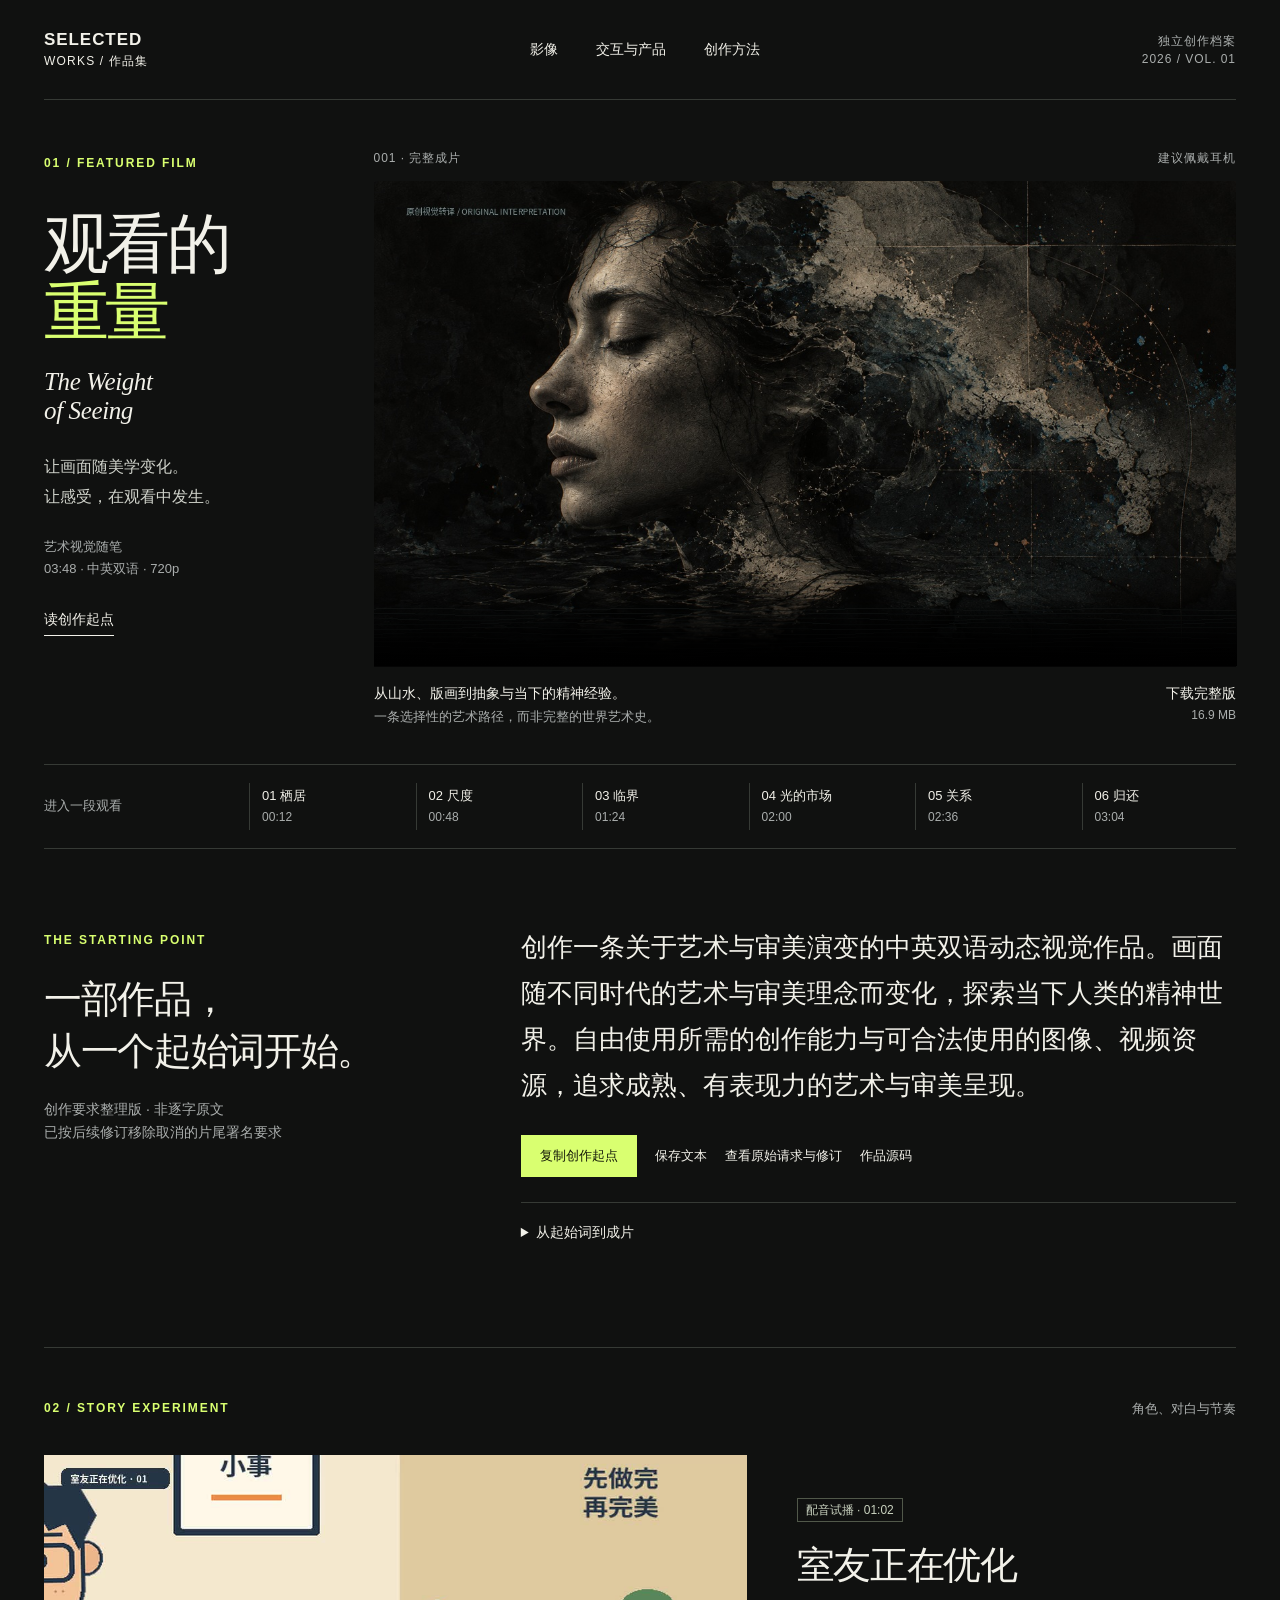
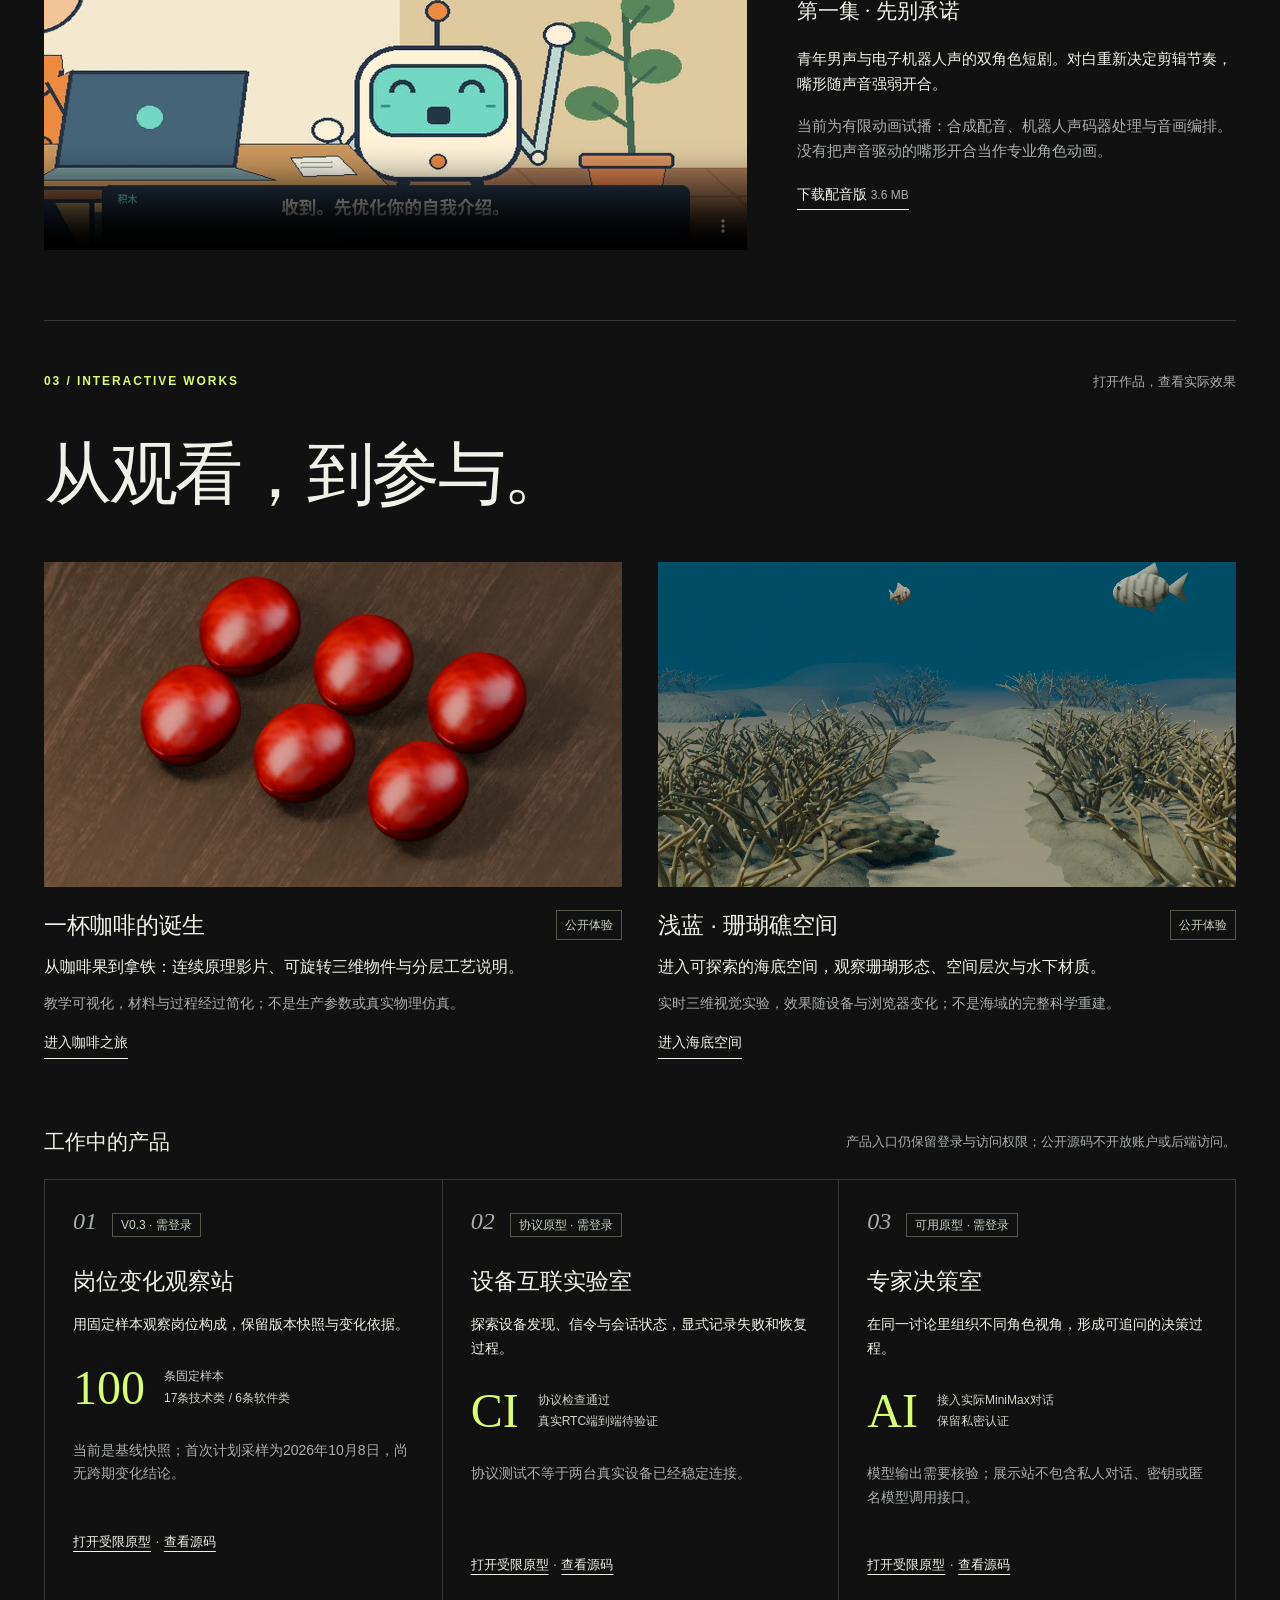
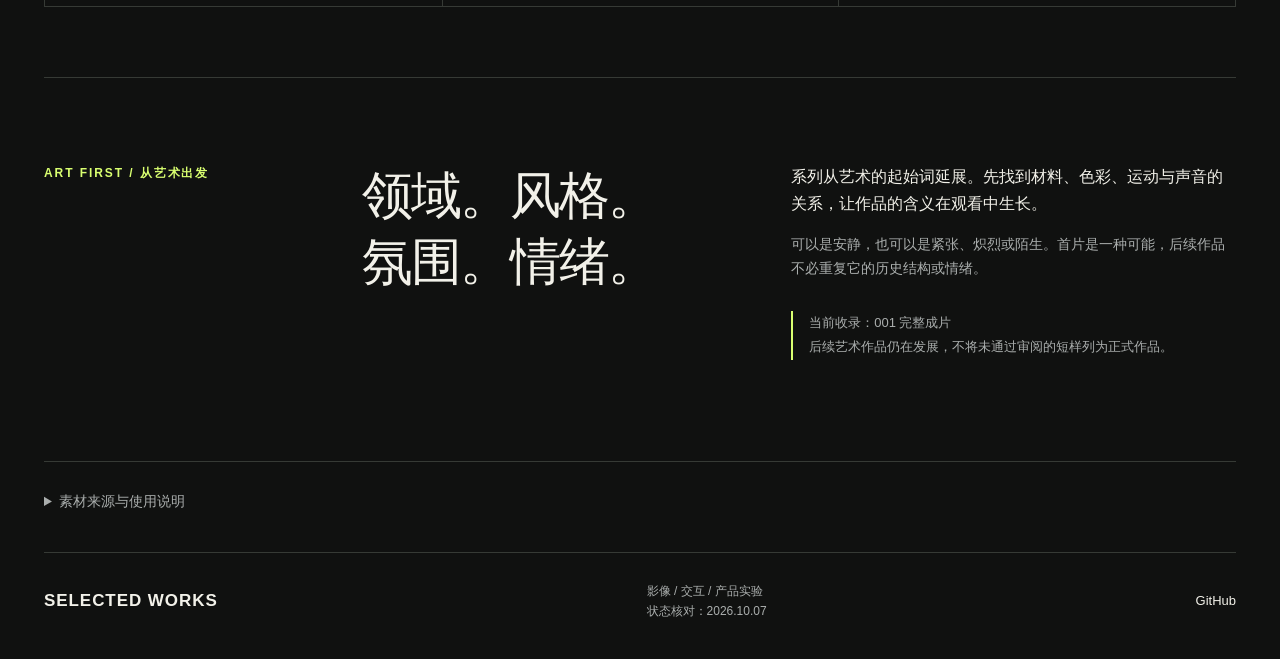
==== index.html @ 97cc29e3 "Publish selected films and project showcase with creative provenance" ====
<!doctype html>
<html lang="zh-CN"><head><meta charset="UTF-8"><meta name="viewport" content="width=device-width,initial-scale=1"><meta name="description" content="影像、交互与产品实验。观看《观看的重量》完整艺术短片，探索创作起点与真实可用的项目。"><meta name="theme-color" content="#101110"><title>Selected Works · 影像与产品</title><link rel="stylesheet" href="style.css"></head>
<body><a class="skip" href="#film">跳到作品</a><header class="mast"><a class="brand" href="#">SELECTED<br><span>WORKS / 作品集</span></a><nav aria-label="主导航"><a href="#film">影像</a><a href="#projects">交互与产品</a><a href="#approach">创作方法</a></nav><span class="edition">独立创作档案<br>2026 / VOL. 01</span></header>
<main><section class="opening" id="film"><div class="intro"><span class="eyebrow">01 / FEATURED FILM</span><h1>观看的<br><em>重量</em><span>The Weight<br>of Seeing</span></h1><p>让画面随美学变化。<br>让感受，在观看中发生。</p><div class="spec">艺术视觉随笔<br>03:48 · 中英双语 · 720p</div><a class="text-link" href="#creative-prompt">读创作起点</a></div><div class="screen"><div class="screen-top"><span>001 · 完整成片</span><span>建议佩戴耳机</span></div><video id="art-film" controls playsinline preload="metadata" poster="assets/seeing-poster.jpg" aria-label="观看的重量完整艺术影片"><source src="assets/the-weight-of-seeing.mp4" type="video/mp4"></video><div class="screen-bottom"><p>从山水、版画到抽象与当下的精神经验。<br><span>一条选择性的艺术路径，而非完整的世界艺术史。</span></p><a href="assets/the-weight-of-seeing.mp4" download>下载完整版 <small>16.9 MB</small></a></div></div></section>
<nav class="chapters" aria-label="影片章节"><span>进入一段观看</span><button data-seek="12">01 栖居 <small>00:12</small></button><button data-seek="48">02 尺度 <small>00:48</small></button><button data-seek="84">03 临界 <small>01:24</small></button><button data-seek="120">04 光的市场 <small>02:00</small></button><button data-seek="156">05 关系 <small>02:36</small></button><button data-seek="184">06 归还 <small>03:04</small></button></nav><p id="playback-message" role="status" class="playback-message"></p>
<section class="prompt-section" id="creative-prompt"><div><span class="eyebrow">THE STARTING POINT</span><h2>一部作品，<br>从一个起始词开始。</h2><p class="muted">创作要求整理版 · 非逐字原文<br>已按后续修订移除取消的片尾署名要求</p></div><div class="prompt-body"><p class="prompt">创作一条关于艺术与审美演变的中英双语动态视觉作品。画面随不同时代的艺术与审美理念而变化，探索当下人类的精神世界。自由使用所需的创作能力与可合法使用的图像、视频资源，追求成熟、有表现力的艺术与审美呈现。</p><div class="prompt-actions"><button id="copy-prompt">复制创作起点</button><a href="prompts/001-creative-brief.txt" download>保存文本</a><a href="prompts/001-original-request-and-revisions.md">查看原始请求与修订</a><a href="https://github.com/yydshly/art-perspective-series" target="_blank" rel="noopener">作品源码</a></div><p id="copy-status" class="muted" role="status"></p><details><summary>从起始词到成片</summary><ul class="process"><li><b>视觉研究</b><span>四件开放馆藏图像；现代抽象段采用原创动态构成，末章采用专门生成的匿名肖像。</span></li><li><b>运动与声音</b><span>让运动方式随材质和美学转换；程序动画、原创合成声景，没有旁白。</span></li><li><b>交付</b><span>完整影片、双语字幕、章节导航与可追溯的素材出处。</span></li></ul></details></div></section>
<section class="secondary-film" id="roommate"><div class="section-label"><span class="eyebrow">02 / STORY EXPERIMENT</span><span>角色、对白与节奏</span></div><div class="split-film"><div><video id="roommate-film" controls playsinline preload="metadata" poster="assets/roommate-poster.jpg" aria-label="室友正在优化第一集双角色配音试播"><source src="assets/roommate-optimizing.mp4" type="video/mp4"><track kind="captions" src="assets/roommate.zh.vtt" srclang="zh" label="中文"></video></div><div class="film-copy"><span class="status">配音试播 · 01:02</span><h2>室友正在优化</h2><p class="subtitle">第一集 · 先别承诺</p><p>青年男声与电子机器人声的双角色短剧。对白重新决定剪辑节奏，嘴形随声音强弱开合。</p><p class="muted">当前为有限动画试播：合成配音、机器人声码器处理与音画编排。没有把声音驱动的嘴形开合当作专业角色动画。</p><a class="text-link" href="assets/roommate-optimizing.mp4" download>下载配音版 <small>3.6 MB</small></a></div></div></section>
<section id="projects" class="projects"><div class="section-label"><span class="eyebrow">03 / INTERACTIVE WORKS</span><span>打开作品，查看实际效果</span></div><h2 class="big-title">从观看，到参与。</h2><div class="public-projects"><article><a class="project-image" href="https://yydshly.github.io/coffee-origin-journey/" target="_blank" rel="noopener"><img src="assets/coffee.jpg" alt="咖啡之旅的连续过程影片画面" loading="lazy"></a><div class="project-heading"><h3>一杯咖啡的诞生</h3><span class="status">公开体验</span></div><p>从咖啡果到拿铁：连续原理影片、可旋转三维物件与分层工艺说明。</p><p class="muted">教学可视化，材料与过程经过简化；不是生产参数或真实物理仿真。</p><a class="text-link" href="https://yydshly.github.io/coffee-origin-journey/" target="_blank" rel="noopener">进入咖啡之旅</a></article><article><a class="project-image" href="https://yydshly.github.io/azure-reef-3d/" target="_blank" rel="noopener"><img src="assets/reef.webp" alt="浅蓝三维珊瑚礁空间的项目画面" loading="lazy"></a><div class="project-heading"><h3>浅蓝 · 珊瑚礁空间</h3><span class="status">公开体验</span></div><p>进入可探索的海底空间，观察珊瑚形态、空间层次与水下材质。</p><p class="muted">实时三维视觉实验，效果随设备与浏览器变化；不是海域的完整科学重建。</p><a class="text-link" href="https://yydshly.github.io/azure-reef-3d/" target="_blank" rel="noopener">进入海底空间</a></article></div>
<div class="prototype-heading"><h3>工作中的产品</h3><p>产品入口仍保留登录与访问权限；公开源码不开放账户或后端访问。</p></div><div class="prototype-grid"><article><span class="number">01</span><span class="status">V0.3 · 需登录</span><h3>岗位变化观察站</h3><p>用固定样本观察岗位构成，保留版本快照与变化依据。</p><div class="fact"><b>100</b><span>条固定样本<br>17条技术类 / 6条软件类</span></div><p class="limit">当前是基线快照；首次计划采样为2026年10月8日，尚无跨期变化结论。</p><a href="https://job-change-observatory.yydshly.chatgpt.site" target="_blank" rel="noopener">打开受限原型</a> <span class="muted">·</span> <a href="https://github.com/yydshly/job-change-observatory" target="_blank" rel="noopener">查看源码</a></article><article><span class="number">02</span><span class="status">协议原型 · 需登录</span><h3>设备互联实验室</h3><p>探索设备发现、信令与会话状态，显式记录失败和恢复过程。</p><div class="fact"><b>CI</b><span>协议检查通过<br>真实RTC端到端待验证</span></div><p class="limit">协议测试不等于两台真实设备已经稳定连接。</p><a href="https://device-bridge-lab.yydshly.chatgpt.site" target="_blank" rel="noopener">打开受限原型</a> <span class="muted">·</span> <a href="https://github.com/yydshly/device-exchange" target="_blank" rel="noopener">查看源码</a></article><article><span class="number">03</span><span class="status">可用原型 · 需登录</span><h3>专家决策室</h3><p>在同一讨论里组织不同角色视角，形成可追问的决策过程。</p><div class="fact"><b>AI</b><span>接入实际MiniMax对话<br>保留私密认证</span></div><p class="limit">模型输出需要核验；展示站不包含私人对话、密钥或匿名模型调用接口。</p><a href="https://expert-decision-room.yydshly.chatgpt.site" target="_blank" rel="noopener">打开受限原型</a> <span class="muted">·</span> <a href="https://github.com/yydshly/expert-decision-room" target="_blank" rel="noopener">查看源码</a></article></div></section>
<section id="approach" class="approach"><span class="eyebrow">ART FIRST / 从艺术出发</span><h2>领域。风格。<br>氛围。情绪。</h2><div><p>系列从艺术的起始词延展。先找到材料、色彩、运动与声音的关系，让作品的含义在观看中生长。</p><p class="muted">可以是安静，也可以是紧张、炽烈或陌生。首片是一种可能，后续作品不必重复它的历史结构或情绪。</p><p class="series-state">当前收录：001 完整成片<br>后续艺术作品仍在发展，不将未通过审阅的短样列为正式作品。</p></div></section>
<section class="credits"><details><summary>素材来源与使用说明</summary><p>《观看的重量》采用大都会博物馆标为Public Domain的四件馆藏图像，依其<a href="https://www.metmuseum.org/hubs/open-access">Open Access / CC0政策</a>使用。原作不重新署名，博物馆与艺术家不为本项目背书。</p><ul><li><a href="https://www.metmuseum.org/art/collection/search/39550">王蒙 · 素庵图</a> — 2012.526.2；Ex coll.: C. C. Wang Family, Gift of Oscar L. Tang Family, 2012</li><li><a href="https://www.metmuseum.org/art/collection/search/360018">丢勒 · 忧郁 I</a> — 19.73.85；Fletcher Fund, 1919</li><li><a href="https://www.metmuseum.org/art/collection/search/45434">北斋 · 神奈川冲浪里</a> — JP1847；H. O. Havemeyer Collection, Bequest of Mrs. H. O. Havemeyer, 1929</li><li><a href="https://www.metmuseum.org/art/collection/search/437654">修拉 · 马戏团的巡演</a> — 61.101.17；Bequest of Stephen C. Clark, 1960</li></ul><p>末章匿名肖像为OpenAI图像生成；原创程序动画与合成声景。蒙德里安仅用于研究，未使用其受限馆藏图像。短剧使用合成配音、原创虚构角色与合成音乐音效。</p><p><a href="assets/artwork-sources.json">馆藏来源与校验记录</a> · <a href="assets/the-weight-of-seeing.zh-en.srt" download>首片双语字幕</a> · <a href="PUBLICATION-MANIFEST.md">公开内容清单</a></p><p>公开展示不代表对所有素材授予统一开源许可。第三方材料遵循各自的使用条件。</p></details></section>
</main><footer><a class="brand" href="#">SELECTED WORKS</a><span>影像 / 交互 / 产品实验<br>状态核对：2026.10.07</span><a href="https://github.com/yydshly" target="_blank" rel="noopener">GitHub</a></footer><script src="app.js"></script></body></html>
---- style.css ----
:root{color-scheme:dark;--bg:#101110;--panel:#191b19;--text:#f2f1e9;--muted:#aaaead;--line:#363a35;--accent:#d9ff70}*{box-sizing:border-box}html{scroll-behavior:smooth;scroll-padding-top:25px}body{margin:0;background:var(--bg);color:var(--text);font:16px/1.7 -apple-system,BlinkMacSystemFont,'Segoe UI','Noto Sans CJK SC',sans-serif}a{color:inherit;text-decoration:none;text-underline-offset:5px}a:hover{text-decoration:underline;color:var(--accent)}button{font:inherit;cursor:pointer}button,a,summary{touch-action:manipulation}button:focus-visible,a:focus-visible,summary:focus-visible{outline:2px solid var(--accent);outline-offset:5px}.skip{position:absolute;left:15px;top:-90px;background:var(--accent);color:#111;padding:10px;z-index:3}.skip:focus{top:10px}.mast,main,footer{width:min(1440px,calc(100% - 88px));margin:auto}.mast{display:flex;align-items:center;justify-content:space-between;gap:28px;padding:30px 0;border-bottom:1px solid var(--line)}.brand{font-size:17px;letter-spacing:.055em;line-height:1.15;font-weight:800}.brand span{font-size:12px;font-weight:500;letter-spacing:.1em}.mast nav{display:flex;gap:38px;font-size:14px}.edition{text-align:right;color:var(--muted);font-size:12px;line-height:1.5;letter-spacing:.08em}.opening{display:grid;grid-template-columns:1fr 3fr;gap:42px;padding:48px 0 30px}.eyebrow{font-size:12px;letter-spacing:.16em;color:var(--accent);font-weight:600}.intro h1{font-size:clamp(46px,5.1vw,78px);line-height:1.04;font-weight:500;letter-spacing:-.055em;margin:35px 0 27px}.intro h1 em{font-style:normal;color:var(--accent)}.intro h1 span{display:block;font:italic 25px/1.14 Georgia,serif;letter-spacing:-.015em;margin-top:22px}.intro p{color:#d0d3cb;font-size:16px;line-height:1.85}.spec{font-size:13px;color:var(--muted);margin:25px 0}.text-link{display:inline-block;border-bottom:1px solid var(--text);font-size:14px;padding:3px 0}.text-link:hover{text-decoration:none;border-color:var(--accent)}small{color:var(--muted);font-size:12px}.screen{min-width:0}.screen-top{display:flex;justify-content:space-between;font-size:12px;letter-spacing:.08em;color:var(--muted);margin-bottom:13px}video{display:block;width:100%;aspect-ratio:16/9;background:#050505;object-fit:contain}.screen-bottom{display:flex;justify-content:space-between;gap:20px;padding-top:15px;font-size:14px}.screen-bottom p{margin:0}.screen-bottom p span{color:var(--muted);font-size:13px}.screen-bottom a{white-space:nowrap}.screen-bottom small{display:block;text-align:right}.chapters{display:grid;grid-template-columns:1.25fr repeat(6,1fr);border-top:1px solid var(--line);border-bottom:1px solid var(--line);margin-top:5px;padding:18px 0;gap:12px}.chapters>span{align-self:center;color:var(--muted);font-size:13px}.chapters button{border:0;border-left:1px solid var(--line);background:transparent;color:var(--text);text-align:left;padding:2px 12px;font-size:13px}.chapters small{display:block;color:var(--muted);font-size:12px}.chapters button:hover{color:var(--accent)}.playback-message:empty{display:none}.playback-message{color:var(--accent);font-size:14px}.prompt-section{display:grid;grid-template-columns:1fr 2fr;gap:10%;padding:76px 0 84px;border-bottom:1px solid var(--line)}h2{font-size:clamp(28px,3vw,42px);line-height:1.35;font-weight:400;letter-spacing:-.035em;margin:21px 0}p{margin:16px 0}.muted{color:var(--muted);font-size:14px}.prompt{font-family:Georgia,'Songti SC','Noto Serif CJK SC',serif;font-size:clamp(20px,2vw,28px);line-height:1.8;margin:0 0 26px}.prompt-actions{display:flex;flex-wrap:wrap;gap:18px;align-items:center;font-size:13px}.prompt-actions button{background:var(--accent);color:#151a09;border:0;padding:10px 19px;font-size:13px}.prompt-body details{margin-top:25px;border-top:1px solid var(--line)}summary{cursor:pointer;padding:18px 0;font-size:14px}.process{padding:0;list-style:none}.process li{display:grid;grid-template-columns:95px 1fr;gap:20px;font-size:14px;margin:18px 0}.process b{font-weight:500}.process span{color:var(--muted)}.secondary-film,.projects{padding:50px 0 70px;border-bottom:1px solid var(--line)}.section-label{display:flex;justify-content:space-between;gap:20px;margin-bottom:35px}.section-label>span:last-child{font-size:13px;color:var(--muted)}.split-film{display:grid;grid-template-columns:1.6fr 1fr;gap:50px;align-items:center}.film-copy h2{margin:17px 0 0}.subtitle{font-family:Georgia,'Songti SC',serif;font-size:21px;margin-top:3px}.status{font-size:12px;border:1px solid #51584a;padding:4px 8px;white-space:nowrap;color:#c9d2bf}.film-copy>p:not(.subtitle){font-size:15px}.big-title{font-size:clamp(36px,5.3vw,68px);margin:15px 0 42px}.public-projects{display:grid;grid-template-columns:1fr 1fr;gap:36px}.project-image{display:block;overflow:hidden;background:var(--panel);aspect-ratio:16/9}.project-image img{width:100%;height:100%;object-fit:cover;display:block;transition:transform .5s}.project-image:hover img{transform:scale(1.025)}.project-heading{display:flex;align-items:center;justify-content:space-between;gap:10px;margin-top:22px}h3{font-size:23px;line-height:1.4;font-weight:500;margin:0}.public-projects p{margin:12px 0}.prototype-heading{display:flex;gap:35px;justify-content:space-between;align-items:center;margin:68px 0 23px}.prototype-heading h3{font-size:21px}.prototype-heading p{font-size:13px;color:var(--muted);max-width:490px;margin:0}.prototype-grid{display:grid;grid-template-columns:repeat(3,1fr);border:1px solid var(--line)}.prototype-grid article{padding:28px;position:relative}.prototype-grid article+article{border-left:1px solid var(--line)}.number{font:italic 24px Georgia,serif;color:var(--muted);margin-right:15px}.prototype-grid h3{margin-top:27px;font-size:23px}.prototype-grid p{font-size:14px}.fact{display:flex;align-items:center;gap:19px;margin:27px 0}.fact b{font:48px/1 Georgia,serif;color:var(--accent)}.fact span{font-size:12px;line-height:1.8;color:#d0d3cb}.limit{color:var(--muted);min-height:72px}.prototype-grid a{font-size:13px;text-decoration:underline}.approach{display:grid;grid-template-columns:1fr 1.4fr 1.6fr;gap:40px;padding:85px 0;border-bottom:1px solid var(--line)}.approach h2{font-size:clamp(35px,4vw,54px);margin:0;line-height:1.3}.approach p:first-child{margin-top:0}.series-state{border-left:2px solid var(--accent);padding-left:16px;font-size:13px;line-height:1.9;color:var(--muted);margin-top:30px}.credits{padding:10px 0 20px;color:var(--muted)}.credits details{max-width:970px}.credits p,.credits li{font-size:13px}.credits a{text-decoration:underline}.credits ul{padding-left:20px}footer{padding:28px 0 38px;border-top:1px solid var(--line);display:flex;justify-content:space-between;align-items:center;gap:20px}footer span{font-size:12px;color:var(--muted)}footer>a:last-child{font-size:13px}@media(min-width:1650px){.opening{padding-top:65px}.intro h1{font-size:80px}}@media(max-width:1100px){.mast,main,footer{width:calc(100% - 48px)}.opening{gap:28px;grid-template-columns:1fr 2.7fr}.intro h1{font-size:51px}.intro h1 span{font-size:22px}.intro p{font-size:14px}.spec{margin:18px 0}.chapters{grid-template-columns:repeat(6,1fr)}.chapters>span{display:none}.chapters button:first-of-type{border-left:0}.prompt-section{gap:6%}.split-film{gap:30px}.prototype-grid article{padding:22px}.approach{grid-template-columns:1fr 1.3fr}.approach>.eyebrow{grid-column:1/-1}.project-heading{align-items:start}.project-heading h3{font-size:21px}.screen-bottom{display:block}.screen-bottom a{display:inline-block;margin-top:12px}.screen-bottom small{display:inline;margin-left:8px}}@media(max-width:720px){.mast,main,footer{width:calc(100% - 32px)}.mast{padding:22px 0;gap:14px}.edition{display:none}.mast nav{gap:18px;font-size:12px}.brand{font-size:14px}.brand span{font-size:10px}.opening{display:block;padding:29px 0 23px}.intro{position:relative}.intro h1{font-size:53px;line-height:1.08;margin:20px 0}.intro h1 br{display:none}.intro h1 span{font-size:21px;line-height:1.2;margin-top:10px}.intro h1 span br{display:none}.intro p{font-size:14px;position:absolute;right:0;bottom:52px;margin:0}.spec{font-size:12px;margin:16px 0 22px}.intro>.text-link{position:absolute;right:0;bottom:2px;font-size:12px}.screen-top{margin-top:28px}.screen-bottom{font-size:13px}.screen-bottom p span{font-size:12px}.chapters{grid-template-columns:repeat(3,1fr);gap:16px 0;padding:20px 0}.chapters button:nth-of-type(4){border-left:0}.chapters button{font-size:12px}.prompt-section{display:block;padding:43px 0}.prompt-section h2{font-size:30px}.prompt-section h2 br{display:none}.prompt-section .muted{font-size:12px}.prompt-body{margin-top:26px}.prompt{font-size:21px;line-height:1.85}.prompt-actions{gap:14px;font-size:12px}.process li{grid-template-columns:75px 1fr;gap:12px;font-size:13px}.secondary-film,.projects{padding:37px 0 45px}.section-label{margin-bottom:24px}.section-label>span:last-child{font-size:11px}.eyebrow{font-size:11px;letter-spacing:.11em}.split-film,.public-projects{grid-template-columns:1fr;gap:34px}.film-copy h2{font-size:31px}.split-film{gap:23px}.film-copy>p:not(.subtitle){font-size:14px}.big-title{font-size:39px;margin-bottom:30px}.public-projects{gap:44px}.project-heading h3{font-size:22px}.public-projects p{font-size:14px}.public-projects .muted{font-size:13px}.prototype-heading{display:block;margin-top:50px}.prototype-heading p{margin-top:12px}.prototype-grid{grid-template-columns:1fr}.prototype-grid article+article{border-left:0;border-top:1px solid var(--line)}.prototype-grid article{padding:25px}.prototype-grid h3{margin-top:20px}.limit{min-height:0}.approach{display:block;padding:45px 0}.approach h2{font-size:44px;margin:25px 0}.approach h2 br{display:none}.approach>div>p:first-child{font-size:16px;margin-top:26px}footer{flex-wrap:wrap}footer span{font-size:11px}.credits li{overflow-wrap:anywhere}}@media(prefers-reduced-motion:reduce){html{scroll-behavior:auto}*{transition:none!important}}@media(max-width:370px){.mast nav{gap:10px}.intro p{position:static;margin:15px 0}.intro>.text-link{bottom:0}.intro h1{font-size:46px}.spec{max-width:185px}.screen-bottom p span{display:block}}
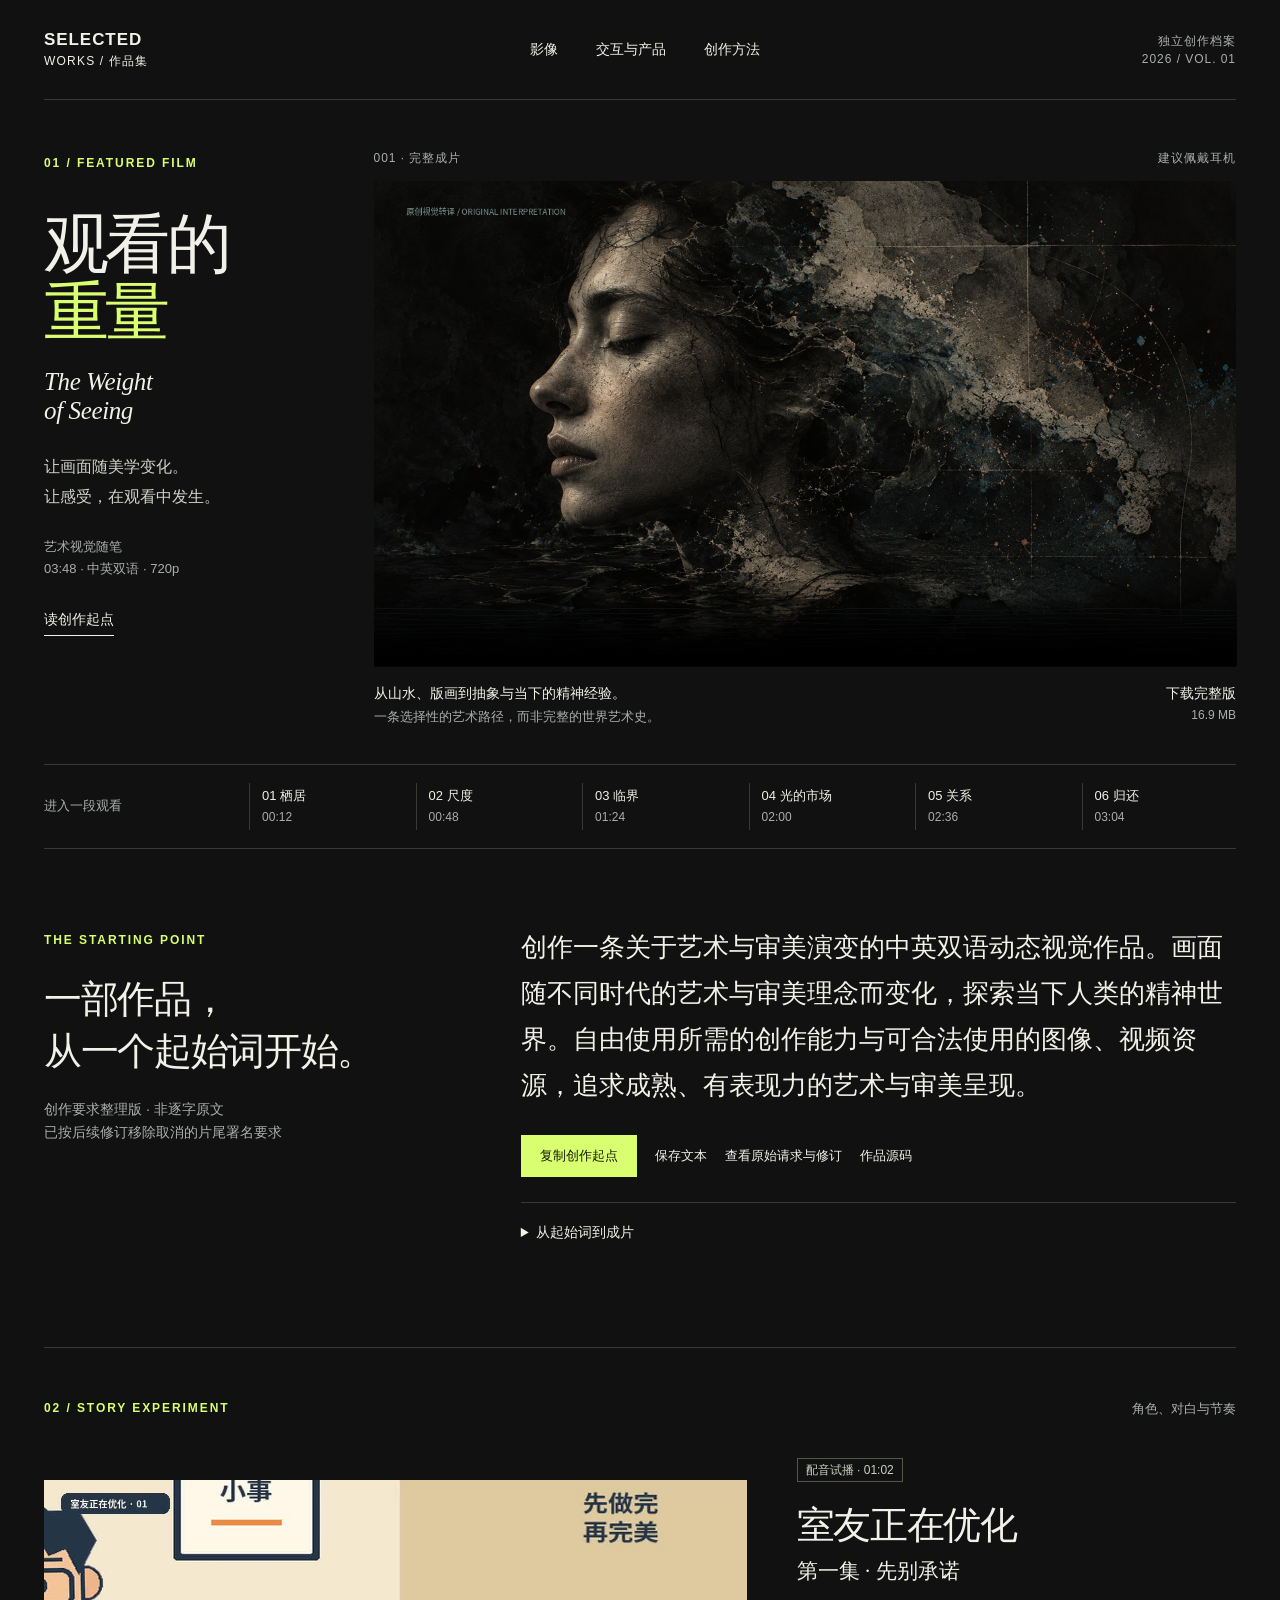
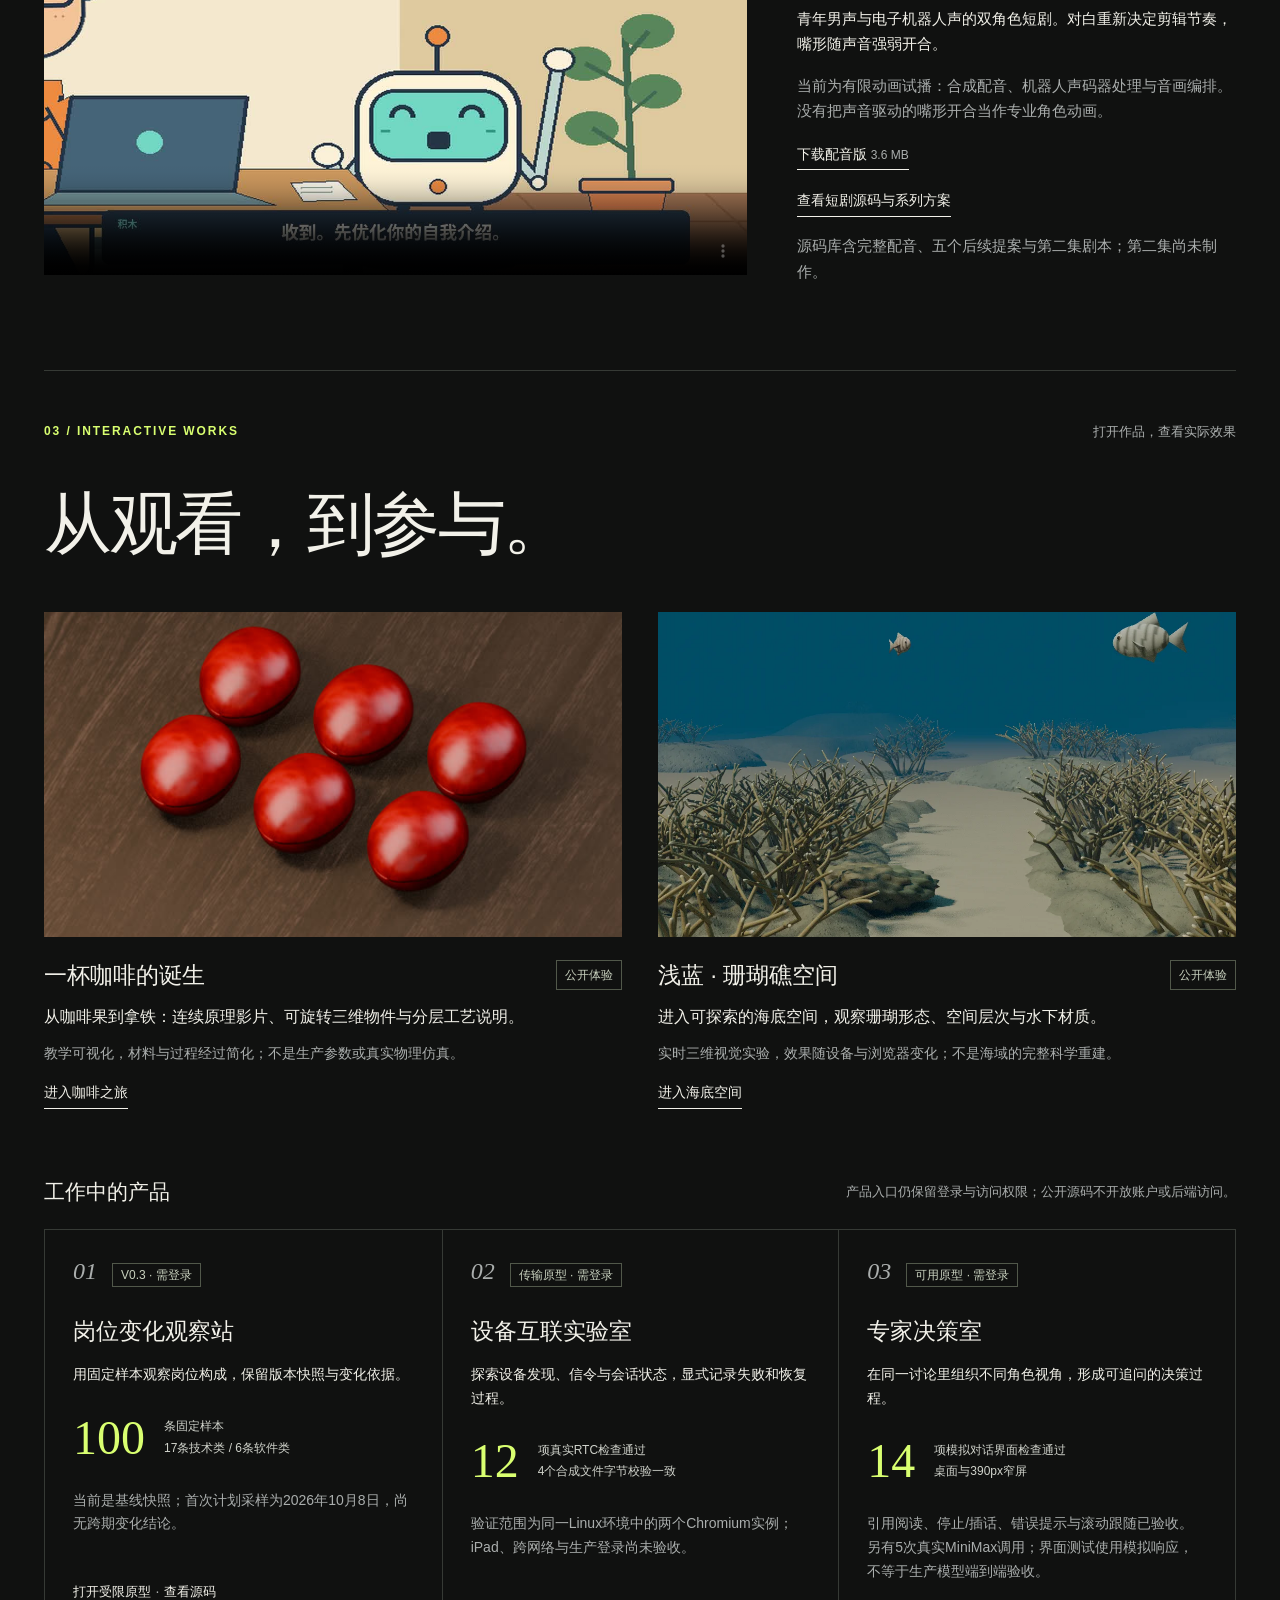
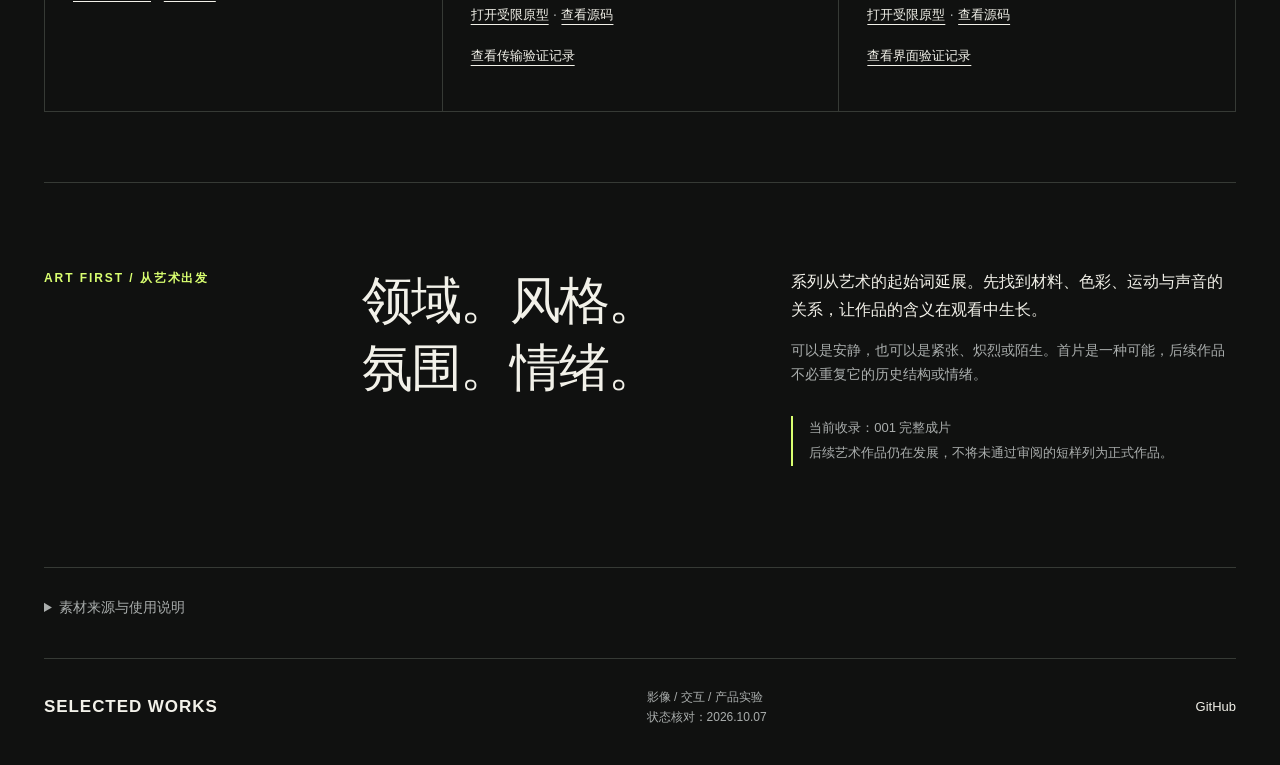
==== commit 87daa17b: "Update project showcase with bounded verified results and pilot sources" ====
--- a/index.html
+++ b/index.html
@@ -4,9 +4,9 @@
 <main><section class="opening" id="film"><div class="intro"><span class="eyebrow">01 / FEATURED FILM</span><h1>观看的<br><em>重量</em><span>The Weight<br>of Seeing</span></h1><p>让画面随美学变化。<br>让感受，在观看中发生。</p><div class="spec">艺术视觉随笔<br>03:48 · 中英双语 · 720p</div><a class="text-link" href="#creative-prompt">读创作起点</a></div><div class="screen"><div class="screen-top"><span>001 · 完整成片</span><span>建议佩戴耳机</span></div><video id="art-film" controls playsinline preload="metadata" poster="assets/seeing-poster.jpg" aria-label="观看的重量完整艺术影片"><source src="assets/the-weight-of-seeing.mp4" type="video/mp4"></video><div class="screen-bottom"><p>从山水、版画到抽象与当下的精神经验。<br><span>一条选择性的艺术路径，而非完整的世界艺术史。</span></p><a href="assets/the-weight-of-seeing.mp4" download>下载完整版 <small>16.9 MB</small></a></div></div></section>
 <nav class="chapters" aria-label="影片章节"><span>进入一段观看</span><button data-seek="12">01 栖居 <small>00:12</small></button><button data-seek="48">02 尺度 <small>00:48</small></button><button data-seek="84">03 临界 <small>01:24</small></button><button data-seek="120">04 光的市场 <small>02:00</small></button><button data-seek="156">05 关系 <small>02:36</small></button><button data-seek="184">06 归还 <small>03:04</small></button></nav><p id="playback-message" role="status" class="playback-message"></p>
 <section class="prompt-section" id="creative-prompt"><div><span class="eyebrow">THE STARTING POINT</span><h2>一部作品，<br>从一个起始词开始。</h2><p class="muted">创作要求整理版 · 非逐字原文<br>已按后续修订移除取消的片尾署名要求</p></div><div class="prompt-body"><p class="prompt">创作一条关于艺术与审美演变的中英双语动态视觉作品。画面随不同时代的艺术与审美理念而变化，探索当下人类的精神世界。自由使用所需的创作能力与可合法使用的图像、视频资源，追求成熟、有表现力的艺术与审美呈现。</p><div class="prompt-actions"><button id="copy-prompt">复制创作起点</button><a href="prompts/001-creative-brief.txt" download>保存文本</a><a href="prompts/001-original-request-and-revisions.md">查看原始请求与修订</a><a href="https://github.com/yydshly/art-perspective-series" target="_blank" rel="noopener">作品源码</a></div><p id="copy-status" class="muted" role="status"></p><details><summary>从起始词到成片</summary><ul class="process"><li><b>视觉研究</b><span>四件开放馆藏图像；现代抽象段采用原创动态构成，末章采用专门生成的匿名肖像。</span></li><li><b>运动与声音</b><span>让运动方式随材质和美学转换；程序动画、原创合成声景，没有旁白。</span></li><li><b>交付</b><span>完整影片、双语字幕、章节导航与可追溯的素材出处。</span></li></ul></details></div></section>
-<section class="secondary-film" id="roommate"><div class="section-label"><span class="eyebrow">02 / STORY EXPERIMENT</span><span>角色、对白与节奏</span></div><div class="split-film"><div><video id="roommate-film" controls playsinline preload="metadata" poster="assets/roommate-poster.jpg" aria-label="室友正在优化第一集双角色配音试播"><source src="assets/roommate-optimizing.mp4" type="video/mp4"><track kind="captions" src="assets/roommate.zh.vtt" srclang="zh" label="中文"></video></div><div class="film-copy"><span class="status">配音试播 · 01:02</span><h2>室友正在优化</h2><p class="subtitle">第一集 · 先别承诺</p><p>青年男声与电子机器人声的双角色短剧。对白重新决定剪辑节奏，嘴形随声音强弱开合。</p><p class="muted">当前为有限动画试播：合成配音、机器人声码器处理与音画编排。没有把声音驱动的嘴形开合当作专业角色动画。</p><a class="text-link" href="assets/roommate-optimizing.mp4" download>下载配音版 <small>3.6 MB</small></a></div></div></section>
+<section class="secondary-film" id="roommate"><div class="section-label"><span class="eyebrow">02 / STORY EXPERIMENT</span><span>角色、对白与节奏</span></div><div class="split-film"><div><video id="roommate-film" controls playsinline preload="metadata" poster="assets/roommate-poster.jpg" aria-label="室友正在优化第一集双角色配音试播"><source src="assets/roommate-optimizing.mp4" type="video/mp4"><track kind="captions" src="assets/roommate.zh.vtt" srclang="zh" label="中文"></video></div><div class="film-copy"><span class="status">配音试播 · 01:02</span><h2>室友正在优化</h2><p class="subtitle">第一集 · 先别承诺</p><p>青年男声与电子机器人声的双角色短剧。对白重新决定剪辑节奏，嘴形随声音强弱开合。</p><p class="muted">当前为有限动画试播：合成配音、机器人声码器处理与音画编排。没有把声音驱动的嘴形开合当作专业角色动画。</p><a class="text-link" href="assets/roommate-optimizing.mp4" download>下载配音版 <small>3.6 MB</small></a><p><a class="text-link" href="https://github.com/yydshly/ai-roommate-series" target="_blank" rel="noopener">查看短剧源码与系列方案</a></p><p class="muted">源码库含完整配音、五个后续提案与第二集剧本；第二集尚未制作。</p></div></div></section>
 <section id="projects" class="projects"><div class="section-label"><span class="eyebrow">03 / INTERACTIVE WORKS</span><span>打开作品，查看实际效果</span></div><h2 class="big-title">从观看，到参与。</h2><div class="public-projects"><article><a class="project-image" href="https://yydshly.github.io/coffee-origin-journey/" target="_blank" rel="noopener"><img src="assets/coffee.jpg" alt="咖啡之旅的连续过程影片画面" loading="lazy"></a><div class="project-heading"><h3>一杯咖啡的诞生</h3><span class="status">公开体验</span></div><p>从咖啡果到拿铁：连续原理影片、可旋转三维物件与分层工艺说明。</p><p class="muted">教学可视化，材料与过程经过简化；不是生产参数或真实物理仿真。</p><a class="text-link" href="https://yydshly.github.io/coffee-origin-journey/" target="_blank" rel="noopener">进入咖啡之旅</a></article><article><a class="project-image" href="https://yydshly.github.io/azure-reef-3d/" target="_blank" rel="noopener"><img src="assets/reef.webp" alt="浅蓝三维珊瑚礁空间的项目画面" loading="lazy"></a><div class="project-heading"><h3>浅蓝 · 珊瑚礁空间</h3><span class="status">公开体验</span></div><p>进入可探索的海底空间，观察珊瑚形态、空间层次与水下材质。</p><p class="muted">实时三维视觉实验，效果随设备与浏览器变化；不是海域的完整科学重建。</p><a class="text-link" href="https://yydshly.github.io/azure-reef-3d/" target="_blank" rel="noopener">进入海底空间</a></article></div>
-<div class="prototype-heading"><h3>工作中的产品</h3><p>产品入口仍保留登录与访问权限；公开源码不开放账户或后端访问。</p></div><div class="prototype-grid"><article><span class="number">01</span><span class="status">V0.3 · 需登录</span><h3>岗位变化观察站</h3><p>用固定样本观察岗位构成，保留版本快照与变化依据。</p><div class="fact"><b>100</b><span>条固定样本<br>17条技术类 / 6条软件类</span></div><p class="limit">当前是基线快照；首次计划采样为2026年10月8日，尚无跨期变化结论。</p><a href="https://job-change-observatory.yydshly.chatgpt.site" target="_blank" rel="noopener">打开受限原型</a> <span class="muted">·</span> <a href="https://github.com/yydshly/job-change-observatory" target="_blank" rel="noopener">查看源码</a></article><article><span class="number">02</span><span class="status">协议原型 · 需登录</span><h3>设备互联实验室</h3><p>探索设备发现、信令与会话状态，显式记录失败和恢复过程。</p><div class="fact"><b>CI</b><span>协议检查通过<br>真实RTC端到端待验证</span></div><p class="limit">协议测试不等于两台真实设备已经稳定连接。</p><a href="https://device-bridge-lab.yydshly.chatgpt.site" target="_blank" rel="noopener">打开受限原型</a> <span class="muted">·</span> <a href="https://github.com/yydshly/device-exchange" target="_blank" rel="noopener">查看源码</a></article><article><span class="number">03</span><span class="status">可用原型 · 需登录</span><h3>专家决策室</h3><p>在同一讨论里组织不同角色视角，形成可追问的决策过程。</p><div class="fact"><b>AI</b><span>接入实际MiniMax对话<br>保留私密认证</span></div><p class="limit">模型输出需要核验；展示站不包含私人对话、密钥或匿名模型调用接口。</p><a href="https://expert-decision-room.yydshly.chatgpt.site" target="_blank" rel="noopener">打开受限原型</a> <span class="muted">·</span> <a href="https://github.com/yydshly/expert-decision-room" target="_blank" rel="noopener">查看源码</a></article></div></section>
+<div class="prototype-heading"><h3>工作中的产品</h3><p>产品入口仍保留登录与访问权限；公开源码不开放账户或后端访问。</p></div><div class="prototype-grid"><article><span class="number">01</span><span class="status">V0.3 · 需登录</span><h3>岗位变化观察站</h3><p>用固定样本观察岗位构成，保留版本快照与变化依据。</p><div class="fact"><b>100</b><span>条固定样本<br>17条技术类 / 6条软件类</span></div><p class="limit">当前是基线快照；首次计划采样为2026年10月8日，尚无跨期变化结论。</p><a href="https://job-change-observatory.yydshly.chatgpt.site" target="_blank" rel="noopener">打开受限原型</a> <span class="muted">·</span> <a href="https://github.com/yydshly/job-change-observatory" target="_blank" rel="noopener">查看源码</a></article><article><span class="number">02</span><span class="status">传输原型 · 需登录</span><h3>设备互联实验室</h3><p>探索设备发现、信令与会话状态，显式记录失败和恢复过程。</p><div class="fact"><b>12</b><span>项真实RTC检查通过<br>4个合成文件字节校验一致</span></div><p class="limit">验证范围为同一Linux环境中的两个Chromium实例；iPad、跨网络与生产登录尚未验收。</p><a href="https://device-bridge-lab.yydshly.chatgpt.site" target="_blank" rel="noopener">打开受限原型</a> <span class="muted">·</span> <a href="https://github.com/yydshly/device-exchange" target="_blank" rel="noopener">查看源码</a><p><a href="https://github.com/yydshly/device-exchange/blob/main/docs/rtc-e2e-2026-10-07.md" target="_blank" rel="noopener">查看传输验证记录</a></p></article><article><span class="number">03</span><span class="status">可用原型 · 需登录</span><h3>专家决策室</h3><p>在同一讨论里组织不同角色视角，形成可追问的决策过程。</p><div class="fact"><b>14</b><span>项模拟对话界面检查通过<br>桌面与390px窄屏</span></div><p class="limit">引用阅读、停止/插话、错误提示与滚动跟随已验收。另有5次真实MiniMax调用；界面测试使用模拟响应，不等于生产模型端到端验收。</p><a href="https://expert-decision-room.yydshly.chatgpt.site" target="_blank" rel="noopener">打开受限原型</a> <span class="muted">·</span> <a href="https://github.com/yydshly/expert-decision-room" target="_blank" rel="noopener">查看源码</a><p><a href="https://github.com/yydshly/expert-decision-room/tree/main/docs/ui-verification-2026-10-07" target="_blank" rel="noopener">查看界面验证记录</a></p></article></div></section>
 <section id="approach" class="approach"><span class="eyebrow">ART FIRST / 从艺术出发</span><h2>领域。风格。<br>氛围。情绪。</h2><div><p>系列从艺术的起始词延展。先找到材料、色彩、运动与声音的关系，让作品的含义在观看中生长。</p><p class="muted">可以是安静，也可以是紧张、炽烈或陌生。首片是一种可能，后续作品不必重复它的历史结构或情绪。</p><p class="series-state">当前收录：001 完整成片<br>后续艺术作品仍在发展，不将未通过审阅的短样列为正式作品。</p></div></section>
 <section class="credits"><details><summary>素材来源与使用说明</summary><p>《观看的重量》采用大都会博物馆标为Public Domain的四件馆藏图像，依其<a href="https://www.metmuseum.org/hubs/open-access">Open Access / CC0政策</a>使用。原作不重新署名，博物馆与艺术家不为本项目背书。</p><ul><li><a href="https://www.metmuseum.org/art/collection/search/39550">王蒙 · 素庵图</a> — 2012.526.2；Ex coll.: C. C. Wang Family, Gift of Oscar L. Tang Family, 2012</li><li><a href="https://www.metmuseum.org/art/collection/search/360018">丢勒 · 忧郁 I</a> — 19.73.85；Fletcher Fund, 1919</li><li><a href="https://www.metmuseum.org/art/collection/search/45434">北斋 · 神奈川冲浪里</a> — JP1847；H. O. Havemeyer Collection, Bequest of Mrs. H. O. Havemeyer, 1929</li><li><a href="https://www.metmuseum.org/art/collection/search/437654">修拉 · 马戏团的巡演</a> — 61.101.17；Bequest of Stephen C. Clark, 1960</li></ul><p>末章匿名肖像为OpenAI图像生成；原创程序动画与合成声景。蒙德里安仅用于研究，未使用其受限馆藏图像。短剧使用合成配音、原创虚构角色与合成音乐音效。</p><p><a href="assets/artwork-sources.json">馆藏来源与校验记录</a> · <a href="assets/the-weight-of-seeing.zh-en.srt" download>首片双语字幕</a> · <a href="PUBLICATION-MANIFEST.md">公开内容清单</a></p><p>公开展示不代表对所有素材授予统一开源许可。第三方材料遵循各自的使用条件。</p></details></section>
 </main><footer><a class="brand" href="#">SELECTED WORKS</a><span>影像 / 交互 / 产品实验<br>状态核对：2026.10.07</span><a href="https://github.com/yydshly" target="_blank" rel="noopener">GitHub</a></footer><script src="app.js"></script></body></html>
--- a/style.css
+++ b/style.css
@@ -1 +1,2 @@
 :root{color-scheme:dark;--bg:#101110;--panel:#191b19;--text:#f2f1e9;--muted:#aaaead;--line:#363a35;--accent:#d9ff70}*{box-sizing:border-box}html{scroll-behavior:smooth;scroll-padding-top:25px}body{margin:0;background:var(--bg);color:var(--text);font:16px/1.7 -apple-system,BlinkMacSystemFont,'Segoe UI','Noto Sans CJK SC',sans-serif}a{color:inherit;text-decoration:none;text-underline-offset:5px}a:hover{text-decoration:underline;color:var(--accent)}button{font:inherit;cursor:pointer}button,a,summary{touch-action:manipulation}button:focus-visible,a:focus-visible,summary:focus-visible{outline:2px solid var(--accent);outline-offset:5px}.skip{position:absolute;left:15px;top:-90px;background:var(--accent);color:#111;padding:10px;z-index:3}.skip:focus{top:10px}.mast,main,footer{width:min(1440px,calc(100% - 88px));margin:auto}.mast{display:flex;align-items:center;justify-content:space-between;gap:28px;padding:30px 0;border-bottom:1px solid var(--line)}.brand{font-size:17px;letter-spacing:.055em;line-height:1.15;font-weight:800}.brand span{font-size:12px;font-weight:500;letter-spacing:.1em}.mast nav{display:flex;gap:38px;font-size:14px}.edition{text-align:right;color:var(--muted);font-size:12px;line-height:1.5;letter-spacing:.08em}.opening{display:grid;grid-template-columns:1fr 3fr;gap:42px;padding:48px 0 30px}.eyebrow{font-size:12px;letter-spacing:.16em;color:var(--accent);font-weight:600}.intro h1{font-size:clamp(46px,5.1vw,78px);line-height:1.04;font-weight:500;letter-spacing:-.055em;margin:35px 0 27px}.intro h1 em{font-style:normal;color:var(--accent)}.intro h1 span{display:block;font:italic 25px/1.14 Georgia,serif;letter-spacing:-.015em;margin-top:22px}.intro p{color:#d0d3cb;font-size:16px;line-height:1.85}.spec{font-size:13px;color:var(--muted);margin:25px 0}.text-link{display:inline-block;border-bottom:1px solid var(--text);font-size:14px;padding:3px 0}.text-link:hover{text-decoration:none;border-color:var(--accent)}small{color:var(--muted);font-size:12px}.screen{min-width:0}.screen-top{display:flex;justify-content:space-between;font-size:12px;letter-spacing:.08em;color:var(--muted);margin-bottom:13px}video{display:block;width:100%;aspect-ratio:16/9;background:#050505;object-fit:contain}.screen-bottom{display:flex;justify-content:space-between;gap:20px;padding-top:15px;font-size:14px}.screen-bottom p{margin:0}.screen-bottom p span{color:var(--muted);font-size:13px}.screen-bottom a{white-space:nowrap}.screen-bottom small{display:block;text-align:right}.chapters{display:grid;grid-template-columns:1.25fr repeat(6,1fr);border-top:1px solid var(--line);border-bottom:1px solid var(--line);margin-top:5px;padding:18px 0;gap:12px}.chapters>span{align-self:center;color:var(--muted);font-size:13px}.chapters button{border:0;border-left:1px solid var(--line);background:transparent;color:var(--text);text-align:left;padding:2px 12px;font-size:13px}.chapters small{display:block;color:var(--muted);font-size:12px}.chapters button:hover{color:var(--accent)}.playback-message:empty{display:none}.playback-message{color:var(--accent);font-size:14px}.prompt-section{display:grid;grid-template-columns:1fr 2fr;gap:10%;padding:76px 0 84px;border-bottom:1px solid var(--line)}h2{font-size:clamp(28px,3vw,42px);line-height:1.35;font-weight:400;letter-spacing:-.035em;margin:21px 0}p{margin:16px 0}.muted{color:var(--muted);font-size:14px}.prompt{font-family:Georgia,'Songti SC','Noto Serif CJK SC',serif;font-size:clamp(20px,2vw,28px);line-height:1.8;margin:0 0 26px}.prompt-actions{display:flex;flex-wrap:wrap;gap:18px;align-items:center;font-size:13px}.prompt-actions button{background:var(--accent);color:#151a09;border:0;padding:10px 19px;font-size:13px}.prompt-body details{margin-top:25px;border-top:1px solid var(--line)}summary{cursor:pointer;padding:18px 0;font-size:14px}.process{padding:0;list-style:none}.process li{display:grid;grid-template-columns:95px 1fr;gap:20px;font-size:14px;margin:18px 0}.process b{font-weight:500}.process span{color:var(--muted)}.secondary-film,.projects{padding:50px 0 70px;border-bottom:1px solid var(--line)}.section-label{display:flex;justify-content:space-between;gap:20px;margin-bottom:35px}.section-label>span:last-child{font-size:13px;color:var(--muted)}.split-film{display:grid;grid-template-columns:1.6fr 1fr;gap:50px;align-items:center}.film-copy h2{margin:17px 0 0}.subtitle{font-family:Georgia,'Songti SC',serif;font-size:21px;margin-top:3px}.status{font-size:12px;border:1px solid #51584a;padding:4px 8px;white-space:nowrap;color:#c9d2bf}.film-copy>p:not(.subtitle){font-size:15px}.big-title{font-size:clamp(36px,5.3vw,68px);margin:15px 0 42px}.public-projects{display:grid;grid-template-columns:1fr 1fr;gap:36px}.project-image{display:block;overflow:hidden;background:var(--panel);aspect-ratio:16/9}.project-image img{width:100%;height:100%;object-fit:cover;display:block;transition:transform .5s}.project-image:hover img{transform:scale(1.025)}.project-heading{display:flex;align-items:center;justify-content:space-between;gap:10px;margin-top:22px}h3{font-size:23px;line-height:1.4;font-weight:500;margin:0}.public-projects p{margin:12px 0}.prototype-heading{display:flex;gap:35px;justify-content:space-between;align-items:center;margin:68px 0 23px}.prototype-heading h3{font-size:21px}.prototype-heading p{font-size:13px;color:var(--muted);max-width:490px;margin:0}.prototype-grid{display:grid;grid-template-columns:repeat(3,1fr);border:1px solid var(--line)}.prototype-grid article{padding:28px;position:relative}.prototype-grid article+article{border-left:1px solid var(--line)}.number{font:italic 24px Georgia,serif;color:var(--muted);margin-right:15px}.prototype-grid h3{margin-top:27px;font-size:23px}.prototype-grid p{font-size:14px}.fact{display:flex;align-items:center;gap:19px;margin:27px 0}.fact b{font:48px/1 Georgia,serif;color:var(--accent)}.fact span{font-size:12px;line-height:1.8;color:#d0d3cb}.limit{color:var(--muted);min-height:72px}.prototype-grid a{font-size:13px;text-decoration:underline}.approach{display:grid;grid-template-columns:1fr 1.4fr 1.6fr;gap:40px;padding:85px 0;border-bottom:1px solid var(--line)}.approach h2{font-size:clamp(35px,4vw,54px);margin:0;line-height:1.3}.approach p:first-child{margin-top:0}.series-state{border-left:2px solid var(--accent);padding-left:16px;font-size:13px;line-height:1.9;color:var(--muted);margin-top:30px}.credits{padding:10px 0 20px;color:var(--muted)}.credits details{max-width:970px}.credits p,.credits li{font-size:13px}.credits a{text-decoration:underline}.credits ul{padding-left:20px}footer{padding:28px 0 38px;border-top:1px solid var(--line);display:flex;justify-content:space-between;align-items:center;gap:20px}footer span{font-size:12px;color:var(--muted)}footer>a:last-child{font-size:13px}@media(min-width:1650px){.opening{padding-top:65px}.intro h1{font-size:80px}}@media(max-width:1100px){.mast,main,footer{width:calc(100% - 48px)}.opening{gap:28px;grid-template-columns:1fr 2.7fr}.intro h1{font-size:51px}.intro h1 span{font-size:22px}.intro p{font-size:14px}.spec{margin:18px 0}.chapters{grid-template-columns:repeat(6,1fr)}.chapters>span{display:none}.chapters button:first-of-type{border-left:0}.prompt-section{gap:6%}.split-film{gap:30px}.prototype-grid article{padding:22px}.approach{grid-template-columns:1fr 1.3fr}.approach>.eyebrow{grid-column:1/-1}.project-heading{align-items:start}.project-heading h3{font-size:21px}.screen-bottom{display:block}.screen-bottom a{display:inline-block;margin-top:12px}.screen-bottom small{display:inline;margin-left:8px}}@media(max-width:720px){.mast,main,footer{width:calc(100% - 32px)}.mast{padding:22px 0;gap:14px}.edition{display:none}.mast nav{gap:18px;font-size:12px}.brand{font-size:14px}.brand span{font-size:10px}.opening{display:block;padding:29px 0 23px}.intro{position:relative}.intro h1{font-size:53px;line-height:1.08;margin:20px 0}.intro h1 br{display:none}.intro h1 span{font-size:21px;line-height:1.2;margin-top:10px}.intro h1 span br{display:none}.intro p{font-size:14px;position:absolute;right:0;bottom:52px;margin:0}.spec{font-size:12px;margin:16px 0 22px}.intro>.text-link{position:absolute;right:0;bottom:2px;font-size:12px}.screen-top{margin-top:28px}.screen-bottom{font-size:13px}.screen-bottom p span{font-size:12px}.chapters{grid-template-columns:repeat(3,1fr);gap:16px 0;padding:20px 0}.chapters button:nth-of-type(4){border-left:0}.chapters button{font-size:12px}.prompt-section{display:block;padding:43px 0}.prompt-section h2{font-size:30px}.prompt-section h2 br{display:none}.prompt-section .muted{font-size:12px}.prompt-body{margin-top:26px}.prompt{font-size:21px;line-height:1.85}.prompt-actions{gap:14px;font-size:12px}.process li{grid-template-columns:75px 1fr;gap:12px;font-size:13px}.secondary-film,.projects{padding:37px 0 45px}.section-label{margin-bottom:24px}.section-label>span:last-child{font-size:11px}.eyebrow{font-size:11px;letter-spacing:.11em}.split-film,.public-projects{grid-template-columns:1fr;gap:34px}.film-copy h2{font-size:31px}.split-film{gap:23px}.film-copy>p:not(.subtitle){font-size:14px}.big-title{font-size:39px;margin-bottom:30px}.public-projects{gap:44px}.project-heading h3{font-size:22px}.public-projects p{font-size:14px}.public-projects .muted{font-size:13px}.prototype-heading{display:block;margin-top:50px}.prototype-heading p{margin-top:12px}.prototype-grid{grid-template-columns:1fr}.prototype-grid article+article{border-left:0;border-top:1px solid var(--line)}.prototype-grid article{padding:25px}.prototype-grid h3{margin-top:20px}.limit{min-height:0}.approach{display:block;padding:45px 0}.approach h2{font-size:44px;margin:25px 0}.approach h2 br{display:none}.approach>div>p:first-child{font-size:16px;margin-top:26px}footer{flex-wrap:wrap}footer span{font-size:11px}.credits li{overflow-wrap:anywhere}}@media(prefers-reduced-motion:reduce){html{scroll-behavior:auto}*{transition:none!important}}@media(max-width:370px){.mast nav{gap:10px}.intro p{position:static;margin:15px 0}.intro>.text-link{bottom:0}.intro h1{font-size:46px}.spec{max-width:185px}.screen-bottom p span{display:block}}
+@media(max-width:720px){.intro p{position:static;margin:14px 0;font-size:14px}.intro p br{display:none}.intro>.text-link{bottom:0}.spec{max-width:200px;margin:16px 0 22px}}
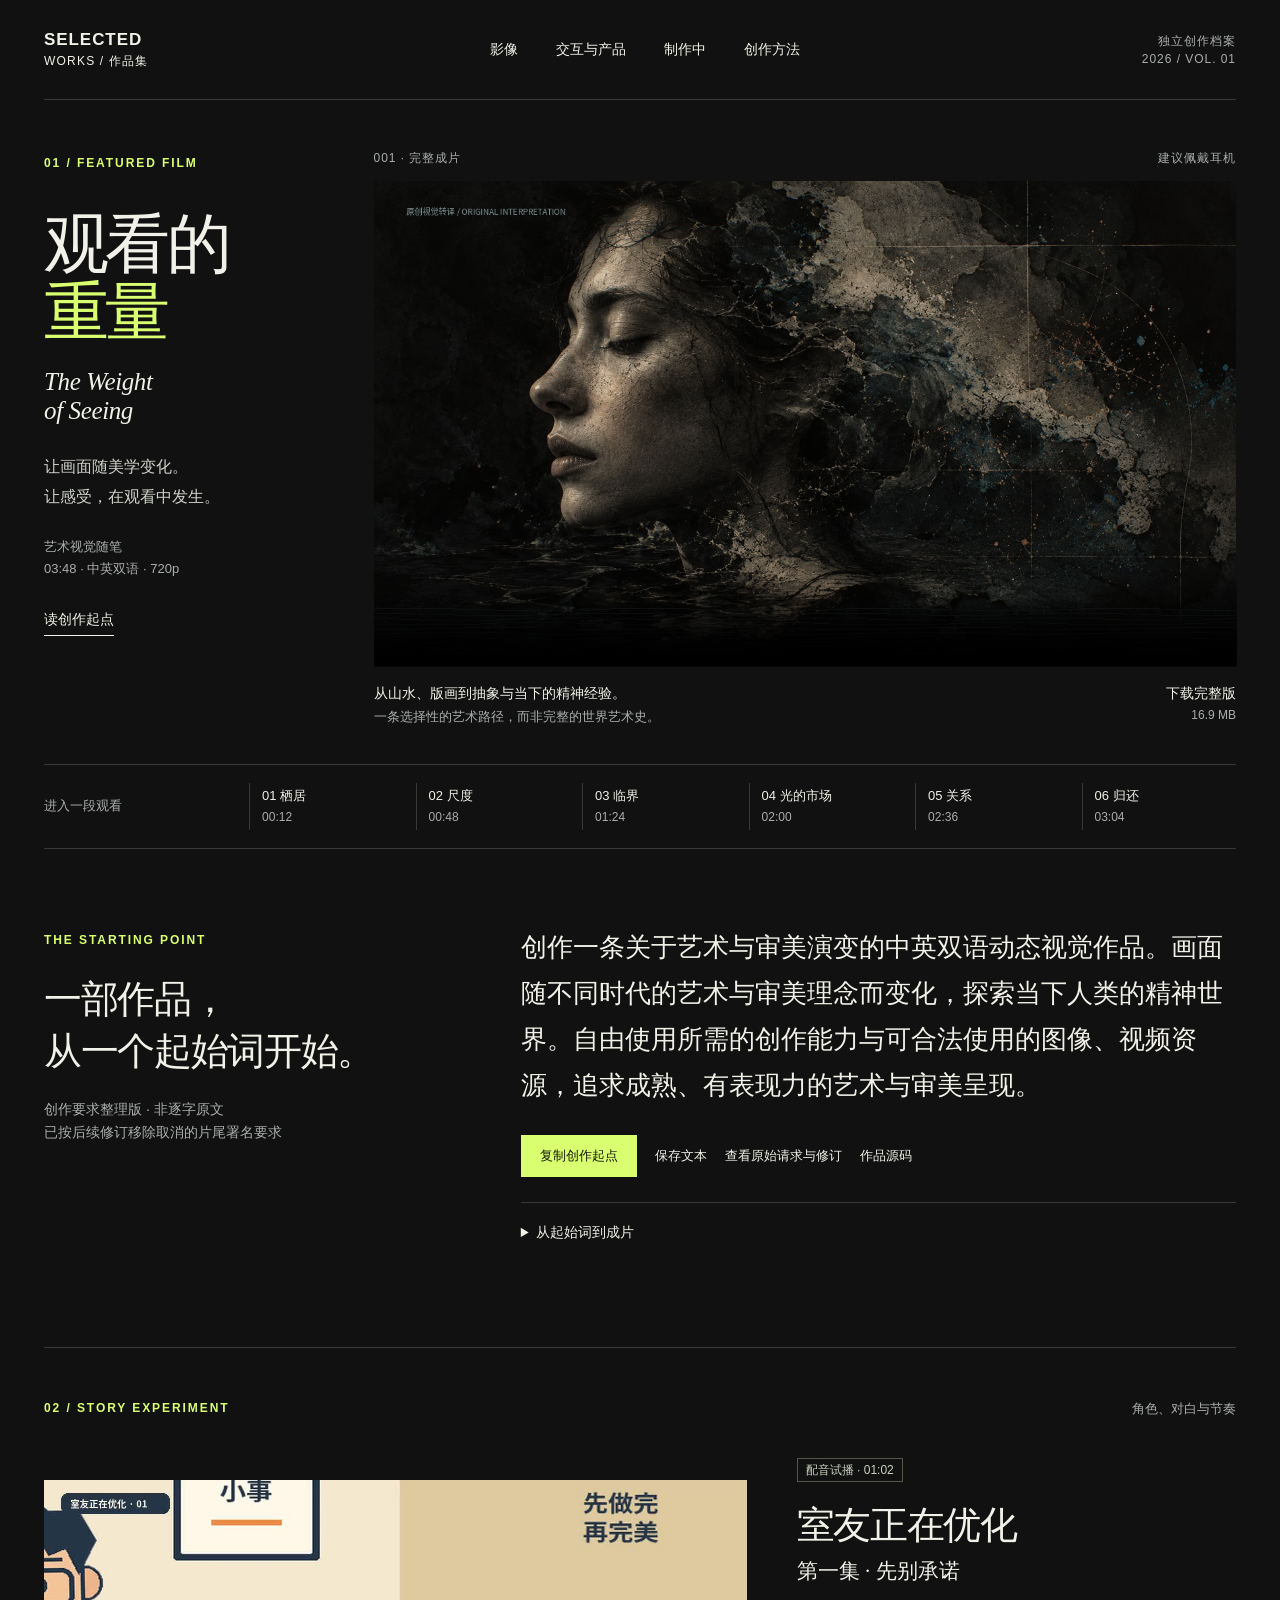
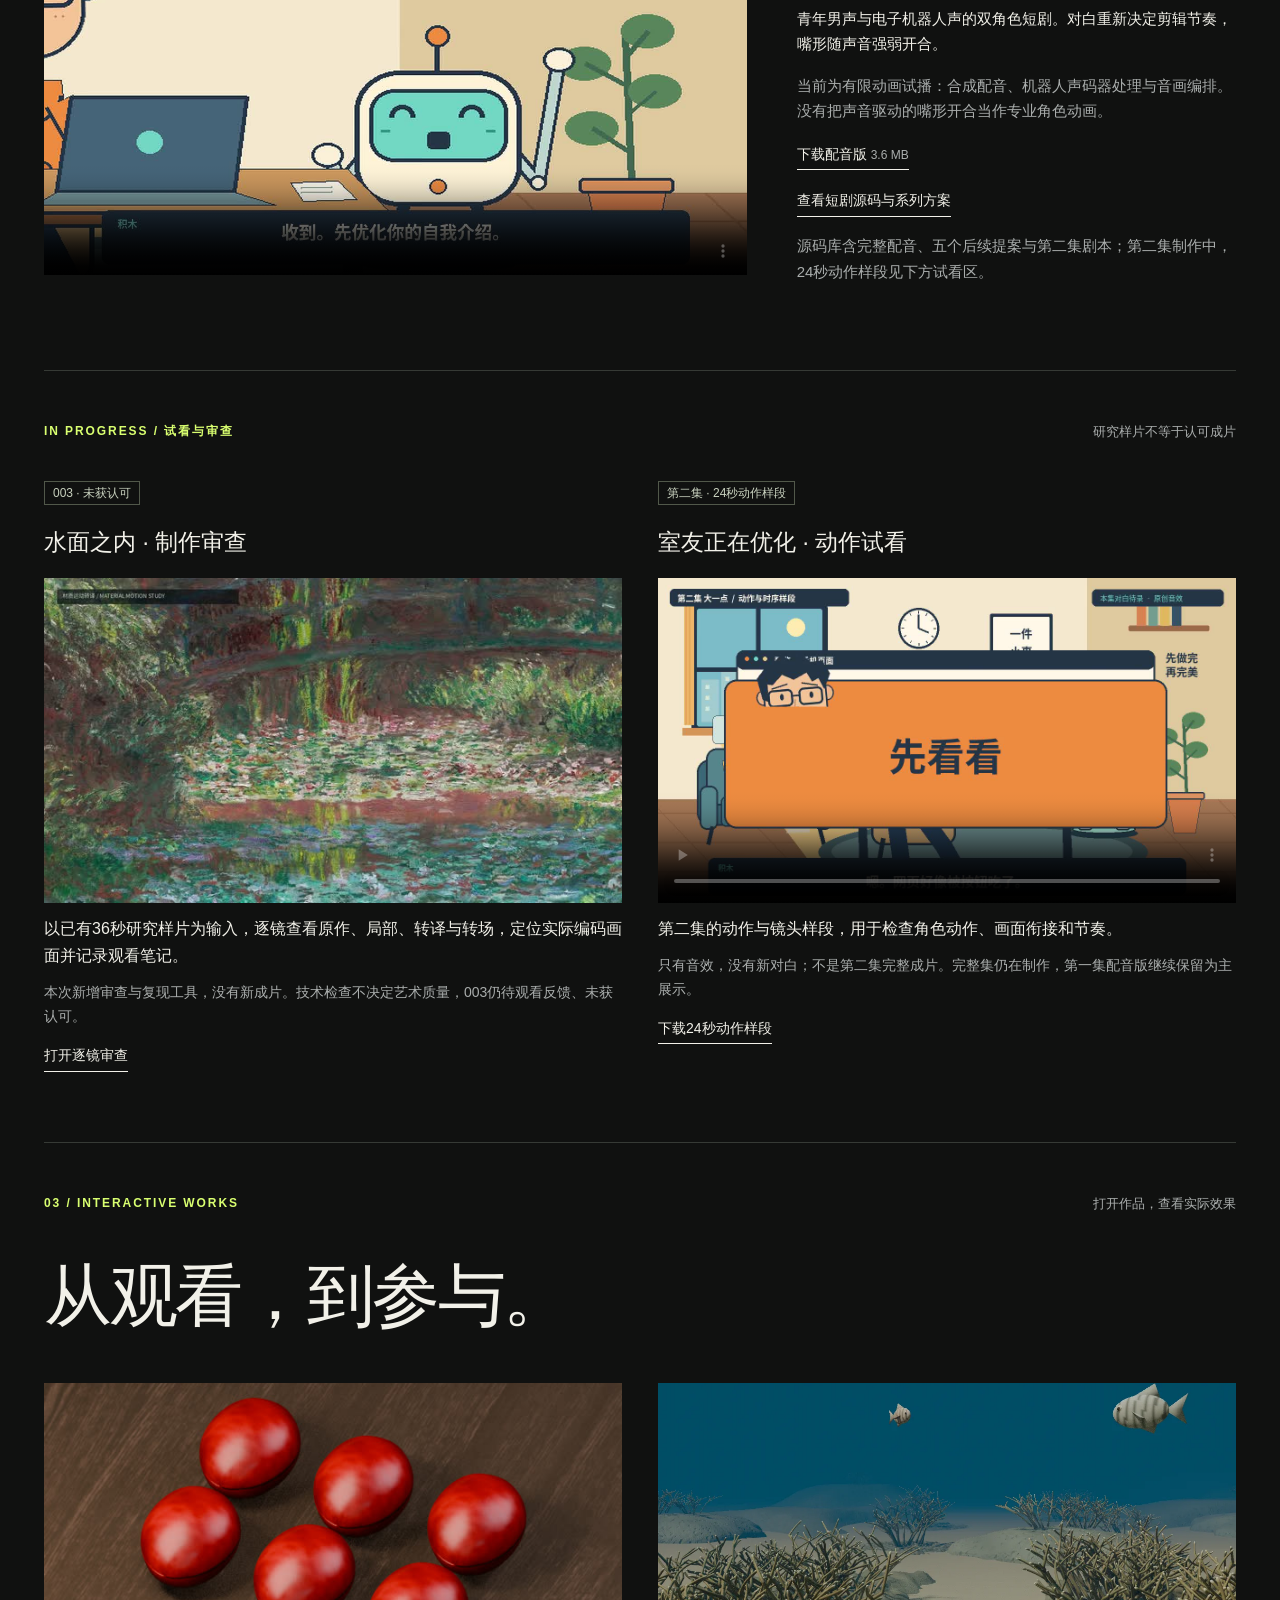
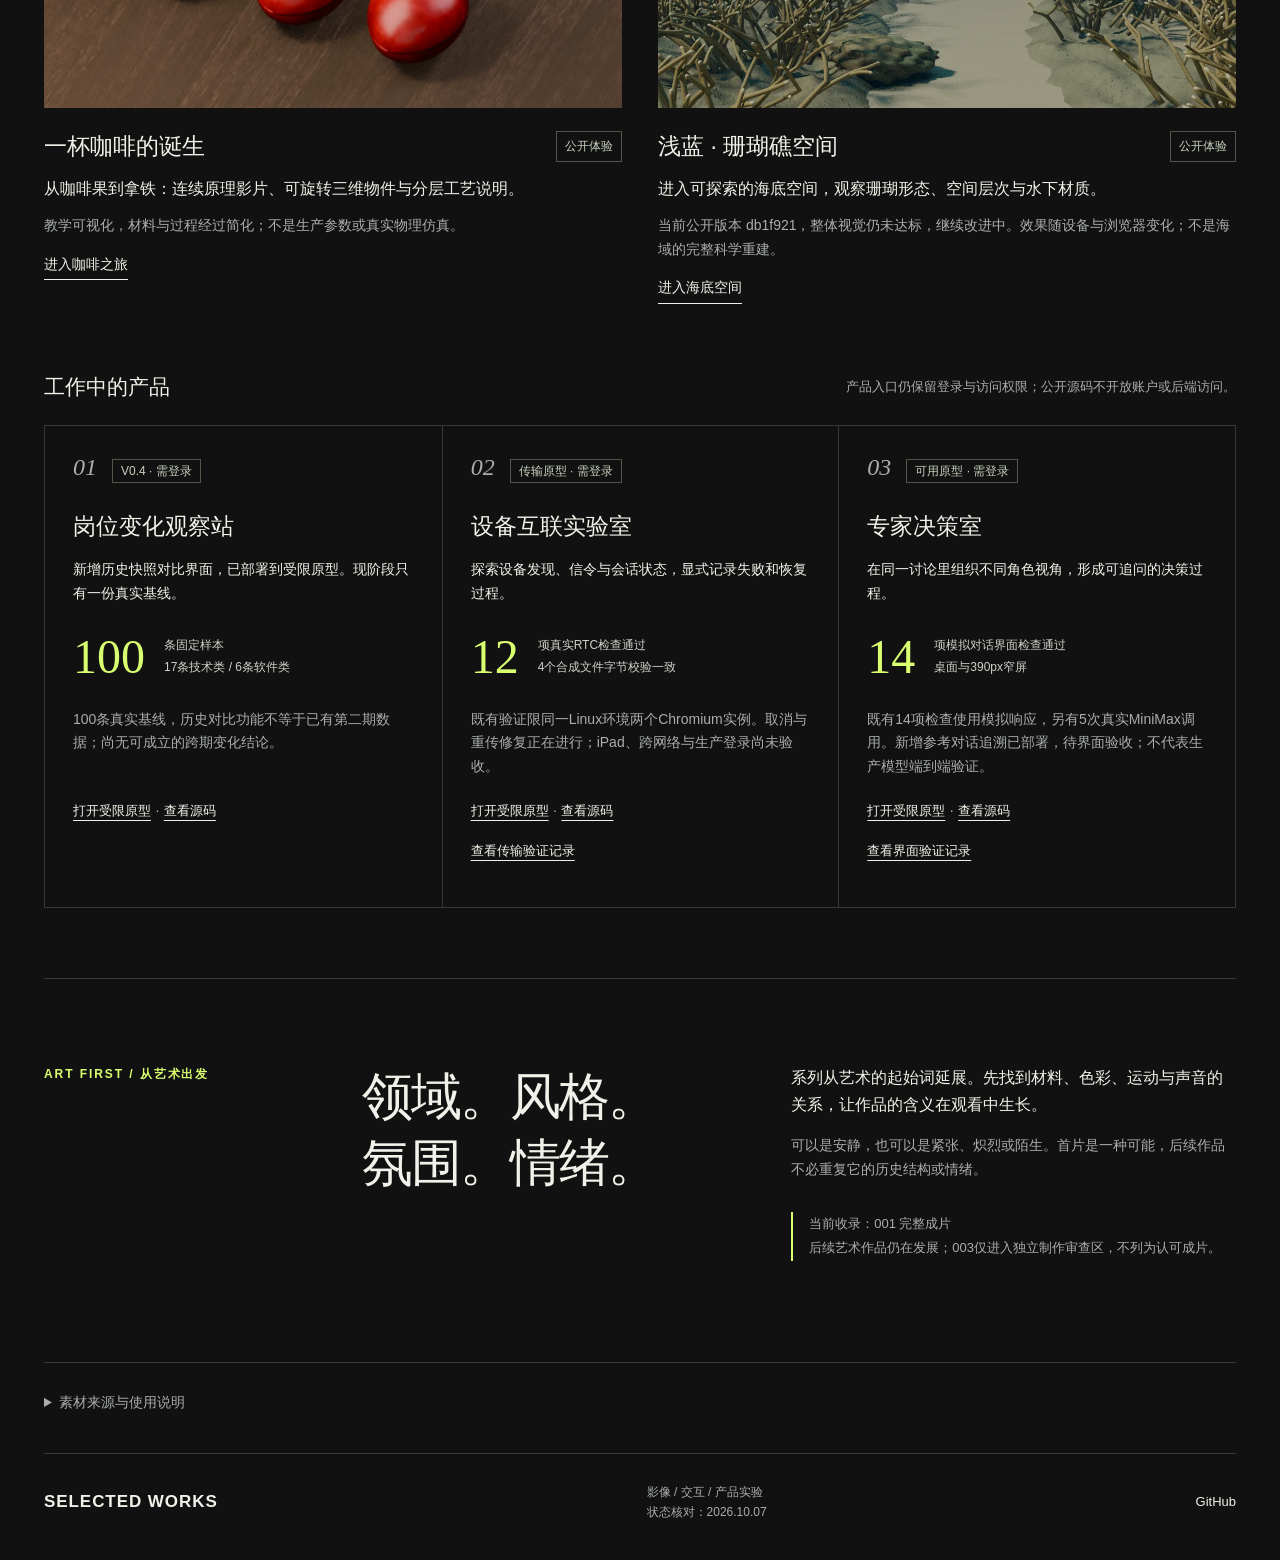
==== commit 8af2766a: "Expose clearly labelled study review and action samples with current project status" ====
--- a/index.html
+++ b/index.html
@@ -1,12 +1,13 @@
 <!doctype html>
 <html lang="zh-CN"><head><meta charset="UTF-8"><meta name="viewport" content="width=device-width,initial-scale=1"><meta name="description" content="影像、交互与产品实验。观看《观看的重量》完整艺术短片，探索创作起点与真实可用的项目。"><meta name="theme-color" content="#101110"><title>Selected Works · 影像与产品</title><link rel="stylesheet" href="style.css"></head>
-<body><a class="skip" href="#film">跳到作品</a><header class="mast"><a class="brand" href="#">SELECTED<br><span>WORKS / 作品集</span></a><nav aria-label="主导航"><a href="#film">影像</a><a href="#projects">交互与产品</a><a href="#approach">创作方法</a></nav><span class="edition">独立创作档案<br>2026 / VOL. 01</span></header>
+<body><a class="skip" href="#film">跳到作品</a><header class="mast"><a class="brand" href="#">SELECTED<br><span>WORKS / 作品集</span></a><nav aria-label="主导航"><a href="#film">影像</a><a href="#projects">交互与产品</a><a href="#in-progress">制作中</a><a href="#approach">创作方法</a></nav><span class="edition">独立创作档案<br>2026 / VOL. 01</span></header>
 <main><section class="opening" id="film"><div class="intro"><span class="eyebrow">01 / FEATURED FILM</span><h1>观看的<br><em>重量</em><span>The Weight<br>of Seeing</span></h1><p>让画面随美学变化。<br>让感受，在观看中发生。</p><div class="spec">艺术视觉随笔<br>03:48 · 中英双语 · 720p</div><a class="text-link" href="#creative-prompt">读创作起点</a></div><div class="screen"><div class="screen-top"><span>001 · 完整成片</span><span>建议佩戴耳机</span></div><video id="art-film" controls playsinline preload="metadata" poster="assets/seeing-poster.jpg" aria-label="观看的重量完整艺术影片"><source src="assets/the-weight-of-seeing.mp4" type="video/mp4"></video><div class="screen-bottom"><p>从山水、版画到抽象与当下的精神经验。<br><span>一条选择性的艺术路径，而非完整的世界艺术史。</span></p><a href="assets/the-weight-of-seeing.mp4" download>下载完整版 <small>16.9 MB</small></a></div></div></section>
 <nav class="chapters" aria-label="影片章节"><span>进入一段观看</span><button data-seek="12">01 栖居 <small>00:12</small></button><button data-seek="48">02 尺度 <small>00:48</small></button><button data-seek="84">03 临界 <small>01:24</small></button><button data-seek="120">04 光的市场 <small>02:00</small></button><button data-seek="156">05 关系 <small>02:36</small></button><button data-seek="184">06 归还 <small>03:04</small></button></nav><p id="playback-message" role="status" class="playback-message"></p>
 <section class="prompt-section" id="creative-prompt"><div><span class="eyebrow">THE STARTING POINT</span><h2>一部作品，<br>从一个起始词开始。</h2><p class="muted">创作要求整理版 · 非逐字原文<br>已按后续修订移除取消的片尾署名要求</p></div><div class="prompt-body"><p class="prompt">创作一条关于艺术与审美演变的中英双语动态视觉作品。画面随不同时代的艺术与审美理念而变化，探索当下人类的精神世界。自由使用所需的创作能力与可合法使用的图像、视频资源，追求成熟、有表现力的艺术与审美呈现。</p><div class="prompt-actions"><button id="copy-prompt">复制创作起点</button><a href="prompts/001-creative-brief.txt" download>保存文本</a><a href="prompts/001-original-request-and-revisions.md">查看原始请求与修订</a><a href="https://github.com/yydshly/art-perspective-series" target="_blank" rel="noopener">作品源码</a></div><p id="copy-status" class="muted" role="status"></p><details><summary>从起始词到成片</summary><ul class="process"><li><b>视觉研究</b><span>四件开放馆藏图像；现代抽象段采用原创动态构成，末章采用专门生成的匿名肖像。</span></li><li><b>运动与声音</b><span>让运动方式随材质和美学转换；程序动画、原创合成声景，没有旁白。</span></li><li><b>交付</b><span>完整影片、双语字幕、章节导航与可追溯的素材出处。</span></li></ul></details></div></section>
-<section class="secondary-film" id="roommate"><div class="section-label"><span class="eyebrow">02 / STORY EXPERIMENT</span><span>角色、对白与节奏</span></div><div class="split-film"><div><video id="roommate-film" controls playsinline preload="metadata" poster="assets/roommate-poster.jpg" aria-label="室友正在优化第一集双角色配音试播"><source src="assets/roommate-optimizing.mp4" type="video/mp4"><track kind="captions" src="assets/roommate.zh.vtt" srclang="zh" label="中文"></video></div><div class="film-copy"><span class="status">配音试播 · 01:02</span><h2>室友正在优化</h2><p class="subtitle">第一集 · 先别承诺</p><p>青年男声与电子机器人声的双角色短剧。对白重新决定剪辑节奏，嘴形随声音强弱开合。</p><p class="muted">当前为有限动画试播：合成配音、机器人声码器处理与音画编排。没有把声音驱动的嘴形开合当作专业角色动画。</p><a class="text-link" href="assets/roommate-optimizing.mp4" download>下载配音版 <small>3.6 MB</small></a><p><a class="text-link" href="https://github.com/yydshly/ai-roommate-series" target="_blank" rel="noopener">查看短剧源码与系列方案</a></p><p class="muted">源码库含完整配音、五个后续提案与第二集剧本；第二集尚未制作。</p></div></div></section>
-<section id="projects" class="projects"><div class="section-label"><span class="eyebrow">03 / INTERACTIVE WORKS</span><span>打开作品，查看实际效果</span></div><h2 class="big-title">从观看，到参与。</h2><div class="public-projects"><article><a class="project-image" href="https://yydshly.github.io/coffee-origin-journey/" target="_blank" rel="noopener"><img src="assets/coffee.jpg" alt="咖啡之旅的连续过程影片画面" loading="lazy"></a><div class="project-heading"><h3>一杯咖啡的诞生</h3><span class="status">公开体验</span></div><p>从咖啡果到拿铁：连续原理影片、可旋转三维物件与分层工艺说明。</p><p class="muted">教学可视化，材料与过程经过简化；不是生产参数或真实物理仿真。</p><a class="text-link" href="https://yydshly.github.io/coffee-origin-journey/" target="_blank" rel="noopener">进入咖啡之旅</a></article><article><a class="project-image" href="https://yydshly.github.io/azure-reef-3d/" target="_blank" rel="noopener"><img src="assets/reef.webp" alt="浅蓝三维珊瑚礁空间的项目画面" loading="lazy"></a><div class="project-heading"><h3>浅蓝 · 珊瑚礁空间</h3><span class="status">公开体验</span></div><p>进入可探索的海底空间，观察珊瑚形态、空间层次与水下材质。</p><p class="muted">实时三维视觉实验，效果随设备与浏览器变化；不是海域的完整科学重建。</p><a class="text-link" href="https://yydshly.github.io/azure-reef-3d/" target="_blank" rel="noopener">进入海底空间</a></article></div>
-<div class="prototype-heading"><h3>工作中的产品</h3><p>产品入口仍保留登录与访问权限；公开源码不开放账户或后端访问。</p></div><div class="prototype-grid"><article><span class="number">01</span><span class="status">V0.3 · 需登录</span><h3>岗位变化观察站</h3><p>用固定样本观察岗位构成，保留版本快照与变化依据。</p><div class="fact"><b>100</b><span>条固定样本<br>17条技术类 / 6条软件类</span></div><p class="limit">当前是基线快照；首次计划采样为2026年10月8日，尚无跨期变化结论。</p><a href="https://job-change-observatory.yydshly.chatgpt.site" target="_blank" rel="noopener">打开受限原型</a> <span class="muted">·</span> <a href="https://github.com/yydshly/job-change-observatory" target="_blank" rel="noopener">查看源码</a></article><article><span class="number">02</span><span class="status">传输原型 · 需登录</span><h3>设备互联实验室</h3><p>探索设备发现、信令与会话状态，显式记录失败和恢复过程。</p><div class="fact"><b>12</b><span>项真实RTC检查通过<br>4个合成文件字节校验一致</span></div><p class="limit">验证范围为同一Linux环境中的两个Chromium实例；iPad、跨网络与生产登录尚未验收。</p><a href="https://device-bridge-lab.yydshly.chatgpt.site" target="_blank" rel="noopener">打开受限原型</a> <span class="muted">·</span> <a href="https://github.com/yydshly/device-exchange" target="_blank" rel="noopener">查看源码</a><p><a href="https://github.com/yydshly/device-exchange/blob/main/docs/rtc-e2e-2026-10-07.md" target="_blank" rel="noopener">查看传输验证记录</a></p></article><article><span class="number">03</span><span class="status">可用原型 · 需登录</span><h3>专家决策室</h3><p>在同一讨论里组织不同角色视角，形成可追问的决策过程。</p><div class="fact"><b>14</b><span>项模拟对话界面检查通过<br>桌面与390px窄屏</span></div><p class="limit">引用阅读、停止/插话、错误提示与滚动跟随已验收。另有5次真实MiniMax调用；界面测试使用模拟响应，不等于生产模型端到端验收。</p><a href="https://expert-decision-room.yydshly.chatgpt.site" target="_blank" rel="noopener">打开受限原型</a> <span class="muted">·</span> <a href="https://github.com/yydshly/expert-decision-room" target="_blank" rel="noopener">查看源码</a><p><a href="https://github.com/yydshly/expert-decision-room/tree/main/docs/ui-verification-2026-10-07" target="_blank" rel="noopener">查看界面验证记录</a></p></article></div></section>
-<section id="approach" class="approach"><span class="eyebrow">ART FIRST / 从艺术出发</span><h2>领域。风格。<br>氛围。情绪。</h2><div><p>系列从艺术的起始词延展。先找到材料、色彩、运动与声音的关系，让作品的含义在观看中生长。</p><p class="muted">可以是安静，也可以是紧张、炽烈或陌生。首片是一种可能，后续作品不必重复它的历史结构或情绪。</p><p class="series-state">当前收录：001 完整成片<br>后续艺术作品仍在发展，不将未通过审阅的短样列为正式作品。</p></div></section>
+<section class="secondary-film" id="roommate"><div class="section-label"><span class="eyebrow">02 / STORY EXPERIMENT</span><span>角色、对白与节奏</span></div><div class="split-film"><div><video id="roommate-film" controls playsinline preload="metadata" poster="assets/roommate-poster.jpg" aria-label="室友正在优化第一集双角色配音试播"><source src="assets/roommate-optimizing.mp4" type="video/mp4"><track kind="captions" src="assets/roommate.zh.vtt" srclang="zh" label="中文"></video></div><div class="film-copy"><span class="status">配音试播 · 01:02</span><h2>室友正在优化</h2><p class="subtitle">第一集 · 先别承诺</p><p>青年男声与电子机器人声的双角色短剧。对白重新决定剪辑节奏，嘴形随声音强弱开合。</p><p class="muted">当前为有限动画试播：合成配音、机器人声码器处理与音画编排。没有把声音驱动的嘴形开合当作专业角色动画。</p><a class="text-link" href="assets/roommate-optimizing.mp4" download>下载配音版 <small>3.6 MB</small></a><p><a class="text-link" href="https://github.com/yydshly/ai-roommate-series" target="_blank" rel="noopener">查看短剧源码与系列方案</a></p><p class="muted">源码库含完整配音、五个后续提案与第二集剧本；第二集制作中，24秒动作样段见下方试看区。</p></div></div></section>
+<section class="secondary-film" id="in-progress"><div class="section-label"><span class="eyebrow">IN PROGRESS / 试看与审查</span><span>研究样片不等于认可成片</span></div><div class="public-projects"><article><span class="status">003 · 未获认可</span><h3 style="margin:20px 0">水面之内 · 制作审查</h3><a class="project-image" href="research/art-003/"><img src="research/art-003/shot-03.jpg" alt="003已有36秒研究样片中的色层审查画面" loading="lazy"></a><p>以已有36秒研究样片为输入，逐镜查看原作、局部、转译与转场，定位实际编码画面并记录观看笔记。</p><p class="muted">本次新增审查与复现工具，没有新成片。技术检查不决定艺术质量，003仍待观看反馈、未获认可。</p><a class="text-link" href="research/art-003/">打开逐镜审查</a></article><article><span class="status">第二集 · 24秒动作样段</span><h3 style="margin:20px 0">室友正在优化 · 动作试看</h3><video id="roommate-action-film" controls playsinline preload="metadata" poster="assets/roommate-episode-02-action-poster.jpg" aria-label="室友正在优化第二集24秒动作研究样段，只有音效没有新对白"><source src="assets/roommate-episode-02-action-study.mp4" type="video/mp4"></video><p>第二集的动作与镜头样段，用于检查角色动作、画面衔接和节奏。</p><p class="muted">只有音效，没有新对白；不是第二集完整成片。完整集仍在制作，第一集配音版继续保留为主展示。</p><a class="text-link" href="assets/roommate-episode-02-action-study.mp4" download>下载24秒动作样段</a></article></div></section>
+<section id="projects" class="projects"><div class="section-label"><span class="eyebrow">03 / INTERACTIVE WORKS</span><span>打开作品，查看实际效果</span></div><h2 class="big-title">从观看，到参与。</h2><div class="public-projects"><article><a class="project-image" href="https://yydshly.github.io/coffee-origin-journey/" target="_blank" rel="noopener"><img src="assets/coffee.jpg" alt="咖啡之旅的连续过程影片画面" loading="lazy"></a><div class="project-heading"><h3>一杯咖啡的诞生</h3><span class="status">公开体验</span></div><p>从咖啡果到拿铁：连续原理影片、可旋转三维物件与分层工艺说明。</p><p class="muted">教学可视化，材料与过程经过简化；不是生产参数或真实物理仿真。</p><a class="text-link" href="https://yydshly.github.io/coffee-origin-journey/" target="_blank" rel="noopener">进入咖啡之旅</a></article><article><a class="project-image" href="https://yydshly.github.io/azure-reef-3d/" target="_blank" rel="noopener"><img src="assets/reef.webp" alt="浅蓝三维珊瑚礁空间的项目画面" loading="lazy"></a><div class="project-heading"><h3>浅蓝 · 珊瑚礁空间</h3><span class="status">公开体验</span></div><p>进入可探索的海底空间，观察珊瑚形态、空间层次与水下材质。</p><p class="muted">当前公开版本 db1f921，整体视觉仍未达标，继续改进中。效果随设备与浏览器变化；不是海域的完整科学重建。</p><a class="text-link" href="https://yydshly.github.io/azure-reef-3d/" target="_blank" rel="noopener">进入海底空间</a></article></div>
+<div class="prototype-heading"><h3>工作中的产品</h3><p>产品入口仍保留登录与访问权限；公开源码不开放账户或后端访问。</p></div><div class="prototype-grid"><article><span class="number">01</span><span class="status">V0.4 · 需登录</span><h3>岗位变化观察站</h3><p>新增历史快照对比界面，已部署到受限原型。现阶段只有一份真实基线。</p><div class="fact"><b>100</b><span>条固定样本<br>17条技术类 / 6条软件类</span></div><p class="limit">100条真实基线，历史对比功能不等于已有第二期数据；尚无可成立的跨期变化结论。</p><a href="https://job-change-observatory.yydshly.chatgpt.site" target="_blank" rel="noopener">打开受限原型</a> <span class="muted">·</span> <a href="https://github.com/yydshly/job-change-observatory" target="_blank" rel="noopener">查看源码</a></article><article><span class="number">02</span><span class="status">传输原型 · 需登录</span><h3>设备互联实验室</h3><p>探索设备发现、信令与会话状态，显式记录失败和恢复过程。</p><div class="fact"><b>12</b><span>项真实RTC检查通过<br>4个合成文件字节校验一致</span></div><p class="limit">既有验证限同一Linux环境两个Chromium实例。取消与重传修复正在进行；iPad、跨网络与生产登录尚未验收。</p><a href="https://device-bridge-lab.yydshly.chatgpt.site" target="_blank" rel="noopener">打开受限原型</a> <span class="muted">·</span> <a href="https://github.com/yydshly/device-exchange" target="_blank" rel="noopener">查看源码</a><p><a href="https://github.com/yydshly/device-exchange/blob/main/docs/rtc-e2e-2026-10-07.md" target="_blank" rel="noopener">查看传输验证记录</a></p></article><article><span class="number">03</span><span class="status">可用原型 · 需登录</span><h3>专家决策室</h3><p>在同一讨论里组织不同角色视角，形成可追问的决策过程。</p><div class="fact"><b>14</b><span>项模拟对话界面检查通过<br>桌面与390px窄屏</span></div><p class="limit">既有14项检查使用模拟响应，另有5次真实MiniMax调用。新增参考对话追溯已部署，待界面验收；不代表生产模型端到端验证。</p><a href="https://expert-decision-room.yydshly.chatgpt.site" target="_blank" rel="noopener">打开受限原型</a> <span class="muted">·</span> <a href="https://github.com/yydshly/expert-decision-room" target="_blank" rel="noopener">查看源码</a><p><a href="https://github.com/yydshly/expert-decision-room/tree/main/docs/ui-verification-2026-10-07" target="_blank" rel="noopener">查看界面验证记录</a></p></article></div></section>
+<section id="approach" class="approach"><span class="eyebrow">ART FIRST / 从艺术出发</span><h2>领域。风格。<br>氛围。情绪。</h2><div><p>系列从艺术的起始词延展。先找到材料、色彩、运动与声音的关系，让作品的含义在观看中生长。</p><p class="muted">可以是安静，也可以是紧张、炽烈或陌生。首片是一种可能，后续作品不必重复它的历史结构或情绪。</p><p class="series-state">当前收录：001 完整成片<br>后续艺术作品仍在发展；003仅进入独立制作审查区，不列为认可成片。</p></div></section>
 <section class="credits"><details><summary>素材来源与使用说明</summary><p>《观看的重量》采用大都会博物馆标为Public Domain的四件馆藏图像，依其<a href="https://www.metmuseum.org/hubs/open-access">Open Access / CC0政策</a>使用。原作不重新署名，博物馆与艺术家不为本项目背书。</p><ul><li><a href="https://www.metmuseum.org/art/collection/search/39550">王蒙 · 素庵图</a> — 2012.526.2；Ex coll.: C. C. Wang Family, Gift of Oscar L. Tang Family, 2012</li><li><a href="https://www.metmuseum.org/art/collection/search/360018">丢勒 · 忧郁 I</a> — 19.73.85；Fletcher Fund, 1919</li><li><a href="https://www.metmuseum.org/art/collection/search/45434">北斋 · 神奈川冲浪里</a> — JP1847；H. O. Havemeyer Collection, Bequest of Mrs. H. O. Havemeyer, 1929</li><li><a href="https://www.metmuseum.org/art/collection/search/437654">修拉 · 马戏团的巡演</a> — 61.101.17；Bequest of Stephen C. Clark, 1960</li></ul><p>末章匿名肖像为OpenAI图像生成；原创程序动画与合成声景。蒙德里安仅用于研究，未使用其受限馆藏图像。短剧使用合成配音、原创虚构角色与合成音乐音效。</p><p><a href="assets/artwork-sources.json">馆藏来源与校验记录</a> · <a href="assets/the-weight-of-seeing.zh-en.srt" download>首片双语字幕</a> · <a href="PUBLICATION-MANIFEST.md">公开内容清单</a></p><p>公开展示不代表对所有素材授予统一开源许可。第三方材料遵循各自的使用条件。</p></details></section>
 </main><footer><a class="brand" href="#">SELECTED WORKS</a><span>影像 / 交互 / 产品实验<br>状态核对：2026.10.07</span><a href="https://github.com/yydshly" target="_blank" rel="noopener">GitHub</a></footer><script src="app.js"></script></body></html>
--- a/style.css
+++ b/style.css
@@ -1,2 +1,4 @@
 :root{color-scheme:dark;--bg:#101110;--panel:#191b19;--text:#f2f1e9;--muted:#aaaead;--line:#363a35;--accent:#d9ff70}*{box-sizing:border-box}html{scroll-behavior:smooth;scroll-padding-top:25px}body{margin:0;background:var(--bg);color:var(--text);font:16px/1.7 -apple-system,BlinkMacSystemFont,'Segoe UI','Noto Sans CJK SC',sans-serif}a{color:inherit;text-decoration:none;text-underline-offset:5px}a:hover{text-decoration:underline;color:var(--accent)}button{font:inherit;cursor:pointer}button,a,summary{touch-action:manipulation}button:focus-visible,a:focus-visible,summary:focus-visible{outline:2px solid var(--accent);outline-offset:5px}.skip{position:absolute;left:15px;top:-90px;background:var(--accent);color:#111;padding:10px;z-index:3}.skip:focus{top:10px}.mast,main,footer{width:min(1440px,calc(100% - 88px));margin:auto}.mast{display:flex;align-items:center;justify-content:space-between;gap:28px;padding:30px 0;border-bottom:1px solid var(--line)}.brand{font-size:17px;letter-spacing:.055em;line-height:1.15;font-weight:800}.brand span{font-size:12px;font-weight:500;letter-spacing:.1em}.mast nav{display:flex;gap:38px;font-size:14px}.edition{text-align:right;color:var(--muted);font-size:12px;line-height:1.5;letter-spacing:.08em}.opening{display:grid;grid-template-columns:1fr 3fr;gap:42px;padding:48px 0 30px}.eyebrow{font-size:12px;letter-spacing:.16em;color:var(--accent);font-weight:600}.intro h1{font-size:clamp(46px,5.1vw,78px);line-height:1.04;font-weight:500;letter-spacing:-.055em;margin:35px 0 27px}.intro h1 em{font-style:normal;color:var(--accent)}.intro h1 span{display:block;font:italic 25px/1.14 Georgia,serif;letter-spacing:-.015em;margin-top:22px}.intro p{color:#d0d3cb;font-size:16px;line-height:1.85}.spec{font-size:13px;color:var(--muted);margin:25px 0}.text-link{display:inline-block;border-bottom:1px solid var(--text);font-size:14px;padding:3px 0}.text-link:hover{text-decoration:none;border-color:var(--accent)}small{color:var(--muted);font-size:12px}.screen{min-width:0}.screen-top{display:flex;justify-content:space-between;font-size:12px;letter-spacing:.08em;color:var(--muted);margin-bottom:13px}video{display:block;width:100%;aspect-ratio:16/9;background:#050505;object-fit:contain}.screen-bottom{display:flex;justify-content:space-between;gap:20px;padding-top:15px;font-size:14px}.screen-bottom p{margin:0}.screen-bottom p span{color:var(--muted);font-size:13px}.screen-bottom a{white-space:nowrap}.screen-bottom small{display:block;text-align:right}.chapters{display:grid;grid-template-columns:1.25fr repeat(6,1fr);border-top:1px solid var(--line);border-bottom:1px solid var(--line);margin-top:5px;padding:18px 0;gap:12px}.chapters>span{align-self:center;color:var(--muted);font-size:13px}.chapters button{border:0;border-left:1px solid var(--line);background:transparent;color:var(--text);text-align:left;padding:2px 12px;font-size:13px}.chapters small{display:block;color:var(--muted);font-size:12px}.chapters button:hover{color:var(--accent)}.playback-message:empty{display:none}.playback-message{color:var(--accent);font-size:14px}.prompt-section{display:grid;grid-template-columns:1fr 2fr;gap:10%;padding:76px 0 84px;border-bottom:1px solid var(--line)}h2{font-size:clamp(28px,3vw,42px);line-height:1.35;font-weight:400;letter-spacing:-.035em;margin:21px 0}p{margin:16px 0}.muted{color:var(--muted);font-size:14px}.prompt{font-family:Georgia,'Songti SC','Noto Serif CJK SC',serif;font-size:clamp(20px,2vw,28px);line-height:1.8;margin:0 0 26px}.prompt-actions{display:flex;flex-wrap:wrap;gap:18px;align-items:center;font-size:13px}.prompt-actions button{background:var(--accent);color:#151a09;border:0;padding:10px 19px;font-size:13px}.prompt-body details{margin-top:25px;border-top:1px solid var(--line)}summary{cursor:pointer;padding:18px 0;font-size:14px}.process{padding:0;list-style:none}.process li{display:grid;grid-template-columns:95px 1fr;gap:20px;font-size:14px;margin:18px 0}.process b{font-weight:500}.process span{color:var(--muted)}.secondary-film,.projects{padding:50px 0 70px;border-bottom:1px solid var(--line)}.section-label{display:flex;justify-content:space-between;gap:20px;margin-bottom:35px}.section-label>span:last-child{font-size:13px;color:var(--muted)}.split-film{display:grid;grid-template-columns:1.6fr 1fr;gap:50px;align-items:center}.film-copy h2{margin:17px 0 0}.subtitle{font-family:Georgia,'Songti SC',serif;font-size:21px;margin-top:3px}.status{font-size:12px;border:1px solid #51584a;padding:4px 8px;white-space:nowrap;color:#c9d2bf}.film-copy>p:not(.subtitle){font-size:15px}.big-title{font-size:clamp(36px,5.3vw,68px);margin:15px 0 42px}.public-projects{display:grid;grid-template-columns:1fr 1fr;gap:36px}.project-image{display:block;overflow:hidden;background:var(--panel);aspect-ratio:16/9}.project-image img{width:100%;height:100%;object-fit:cover;display:block;transition:transform .5s}.project-image:hover img{transform:scale(1.025)}.project-heading{display:flex;align-items:center;justify-content:space-between;gap:10px;margin-top:22px}h3{font-size:23px;line-height:1.4;font-weight:500;margin:0}.public-projects p{margin:12px 0}.prototype-heading{display:flex;gap:35px;justify-content:space-between;align-items:center;margin:68px 0 23px}.prototype-heading h3{font-size:21px}.prototype-heading p{font-size:13px;color:var(--muted);max-width:490px;margin:0}.prototype-grid{display:grid;grid-template-columns:repeat(3,1fr);border:1px solid var(--line)}.prototype-grid article{padding:28px;position:relative}.prototype-grid article+article{border-left:1px solid var(--line)}.number{font:italic 24px Georgia,serif;color:var(--muted);margin-right:15px}.prototype-grid h3{margin-top:27px;font-size:23px}.prototype-grid p{font-size:14px}.fact{display:flex;align-items:center;gap:19px;margin:27px 0}.fact b{font:48px/1 Georgia,serif;color:var(--accent)}.fact span{font-size:12px;line-height:1.8;color:#d0d3cb}.limit{color:var(--muted);min-height:72px}.prototype-grid a{font-size:13px;text-decoration:underline}.approach{display:grid;grid-template-columns:1fr 1.4fr 1.6fr;gap:40px;padding:85px 0;border-bottom:1px solid var(--line)}.approach h2{font-size:clamp(35px,4vw,54px);margin:0;line-height:1.3}.approach p:first-child{margin-top:0}.series-state{border-left:2px solid var(--accent);padding-left:16px;font-size:13px;line-height:1.9;color:var(--muted);margin-top:30px}.credits{padding:10px 0 20px;color:var(--muted)}.credits details{max-width:970px}.credits p,.credits li{font-size:13px}.credits a{text-decoration:underline}.credits ul{padding-left:20px}footer{padding:28px 0 38px;border-top:1px solid var(--line);display:flex;justify-content:space-between;align-items:center;gap:20px}footer span{font-size:12px;color:var(--muted)}footer>a:last-child{font-size:13px}@media(min-width:1650px){.opening{padding-top:65px}.intro h1{font-size:80px}}@media(max-width:1100px){.mast,main,footer{width:calc(100% - 48px)}.opening{gap:28px;grid-template-columns:1fr 2.7fr}.intro h1{font-size:51px}.intro h1 span{font-size:22px}.intro p{font-size:14px}.spec{margin:18px 0}.chapters{grid-template-columns:repeat(6,1fr)}.chapters>span{display:none}.chapters button:first-of-type{border-left:0}.prompt-section{gap:6%}.split-film{gap:30px}.prototype-grid article{padding:22px}.approach{grid-template-columns:1fr 1.3fr}.approach>.eyebrow{grid-column:1/-1}.project-heading{align-items:start}.project-heading h3{font-size:21px}.screen-bottom{display:block}.screen-bottom a{display:inline-block;margin-top:12px}.screen-bottom small{display:inline;margin-left:8px}}@media(max-width:720px){.mast,main,footer{width:calc(100% - 32px)}.mast{padding:22px 0;gap:14px}.edition{display:none}.mast nav{gap:18px;font-size:12px}.brand{font-size:14px}.brand span{font-size:10px}.opening{display:block;padding:29px 0 23px}.intro{position:relative}.intro h1{font-size:53px;line-height:1.08;margin:20px 0}.intro h1 br{display:none}.intro h1 span{font-size:21px;line-height:1.2;margin-top:10px}.intro h1 span br{display:none}.intro p{font-size:14px;position:absolute;right:0;bottom:52px;margin:0}.spec{font-size:12px;margin:16px 0 22px}.intro>.text-link{position:absolute;right:0;bottom:2px;font-size:12px}.screen-top{margin-top:28px}.screen-bottom{font-size:13px}.screen-bottom p span{font-size:12px}.chapters{grid-template-columns:repeat(3,1fr);gap:16px 0;padding:20px 0}.chapters button:nth-of-type(4){border-left:0}.chapters button{font-size:12px}.prompt-section{display:block;padding:43px 0}.prompt-section h2{font-size:30px}.prompt-section h2 br{display:none}.prompt-section .muted{font-size:12px}.prompt-body{margin-top:26px}.prompt{font-size:21px;line-height:1.85}.prompt-actions{gap:14px;font-size:12px}.process li{grid-template-columns:75px 1fr;gap:12px;font-size:13px}.secondary-film,.projects{padding:37px 0 45px}.section-label{margin-bottom:24px}.section-label>span:last-child{font-size:11px}.eyebrow{font-size:11px;letter-spacing:.11em}.split-film,.public-projects{grid-template-columns:1fr;gap:34px}.film-copy h2{font-size:31px}.split-film{gap:23px}.film-copy>p:not(.subtitle){font-size:14px}.big-title{font-size:39px;margin-bottom:30px}.public-projects{gap:44px}.project-heading h3{font-size:22px}.public-projects p{font-size:14px}.public-projects .muted{font-size:13px}.prototype-heading{display:block;margin-top:50px}.prototype-heading p{margin-top:12px}.prototype-grid{grid-template-columns:1fr}.prototype-grid article+article{border-left:0;border-top:1px solid var(--line)}.prototype-grid article{padding:25px}.prototype-grid h3{margin-top:20px}.limit{min-height:0}.approach{display:block;padding:45px 0}.approach h2{font-size:44px;margin:25px 0}.approach h2 br{display:none}.approach>div>p:first-child{font-size:16px;margin-top:26px}footer{flex-wrap:wrap}footer span{font-size:11px}.credits li{overflow-wrap:anywhere}}@media(prefers-reduced-motion:reduce){html{scroll-behavior:auto}*{transition:none!important}}@media(max-width:370px){.mast nav{gap:10px}.intro p{position:static;margin:15px 0}.intro>.text-link{bottom:0}.intro h1{font-size:46px}.spec{max-width:185px}.screen-bottom p span{display:block}}
 @media(max-width:720px){.intro p{position:static;margin:14px 0;font-size:14px}.intro p br{display:none}.intro>.text-link{bottom:0}.spec{max-width:200px;margin:16px 0 22px}}
+
+@media(max-width:720px){.mast nav{flex-wrap:wrap;justify-content:flex-end;gap:8px 14px;max-width:230px}.mast .brand{flex-shrink:0}}
